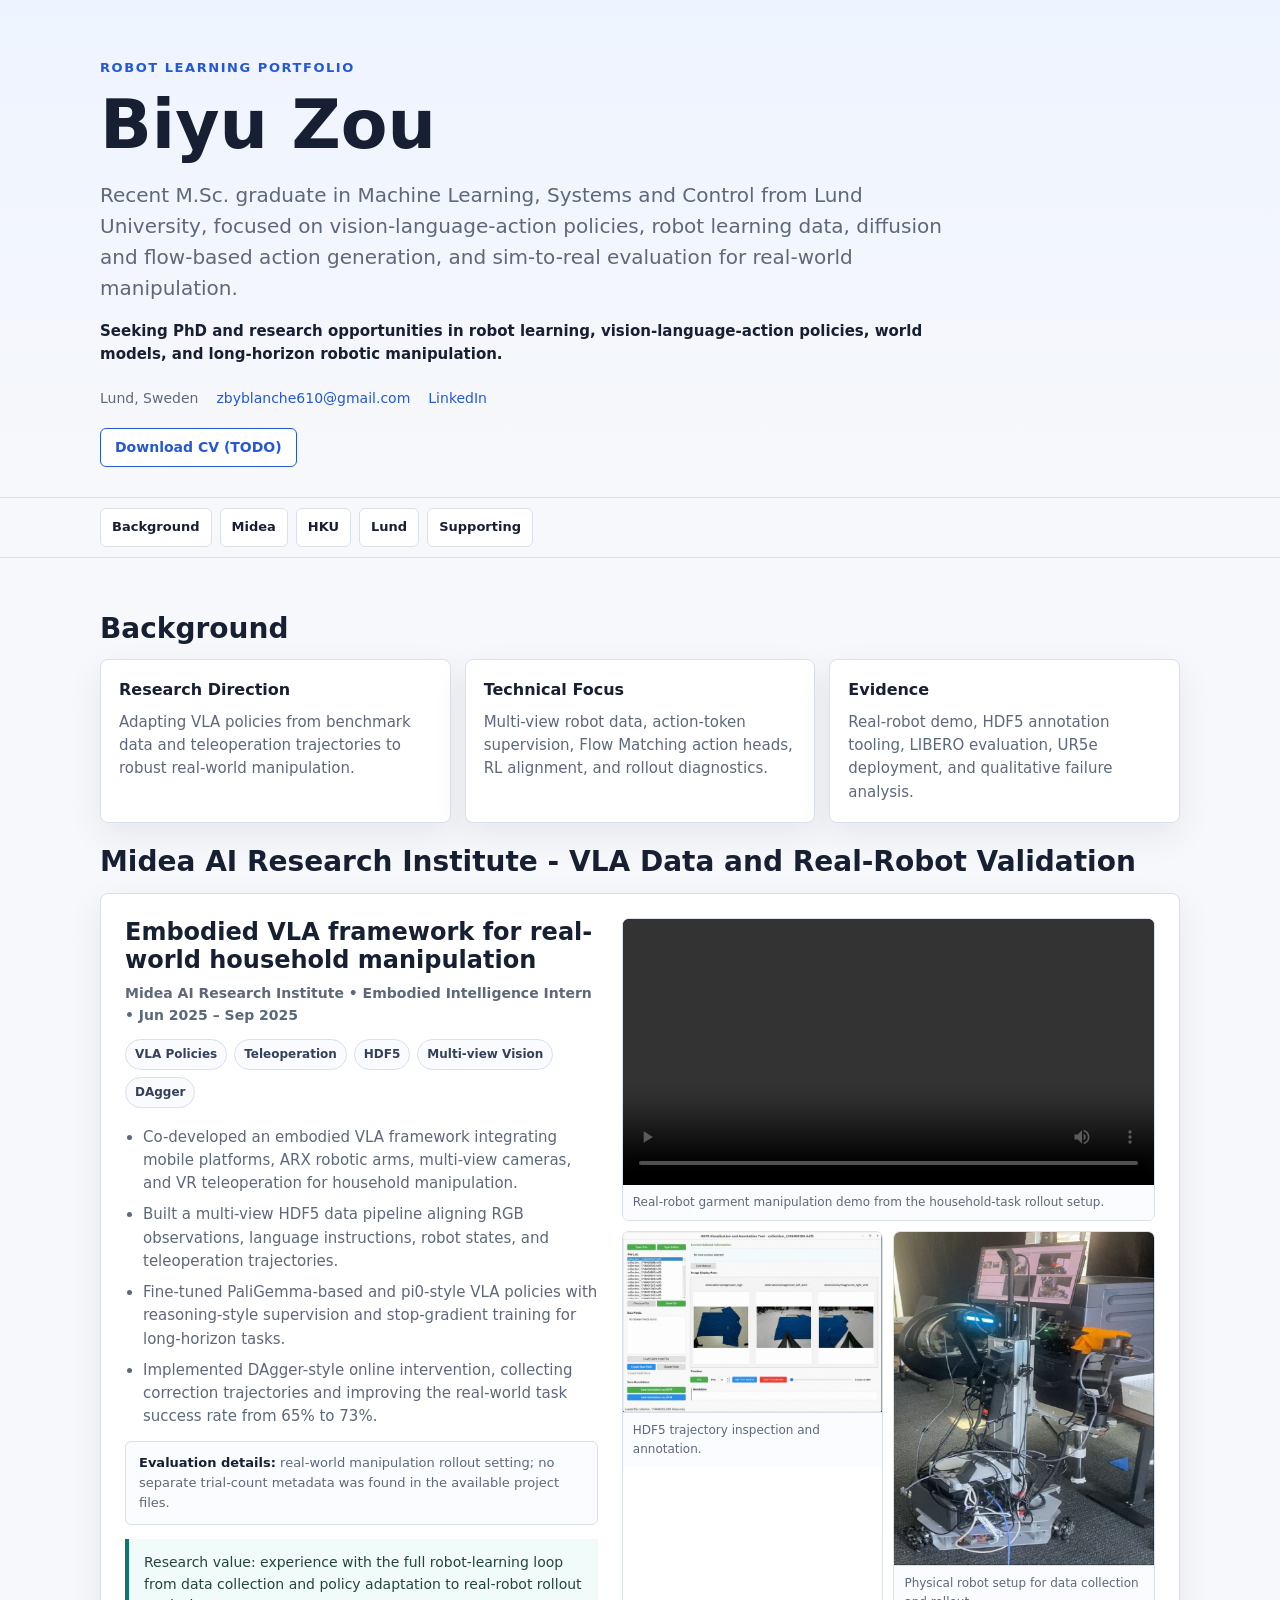
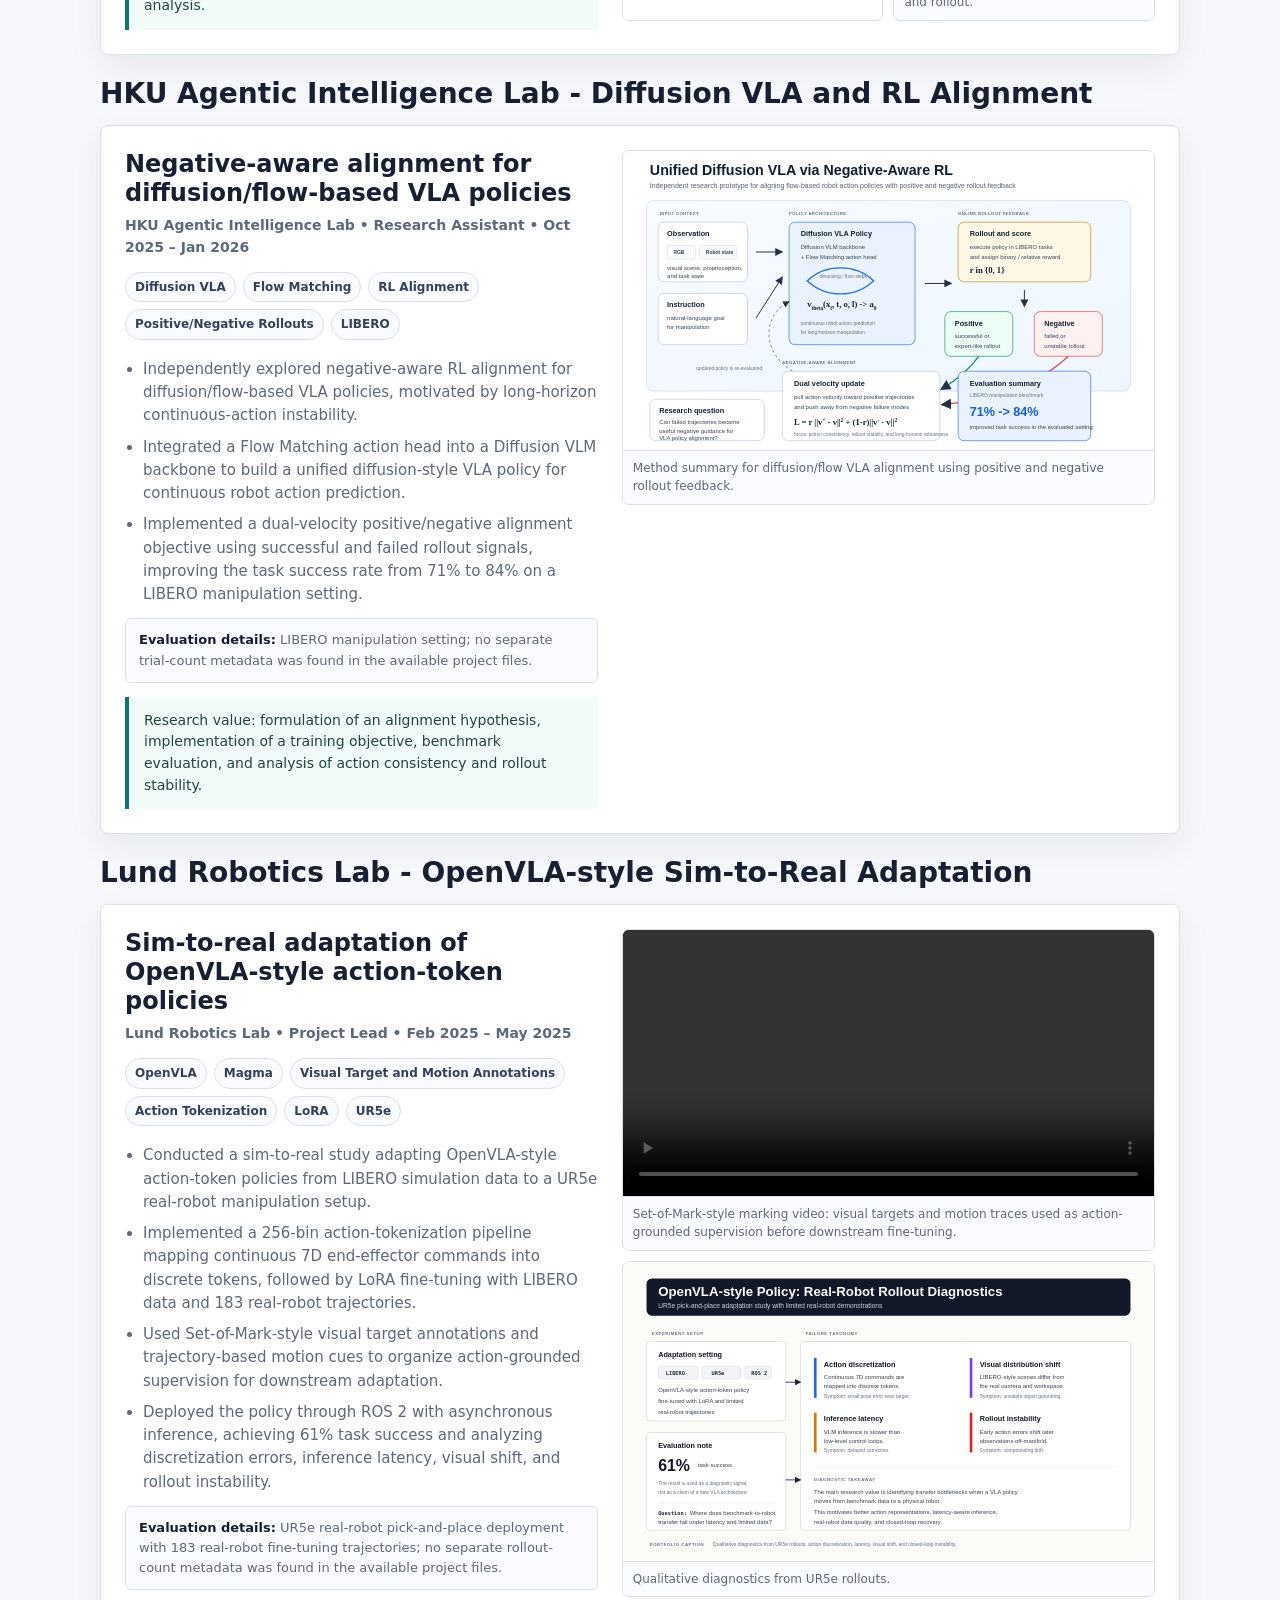
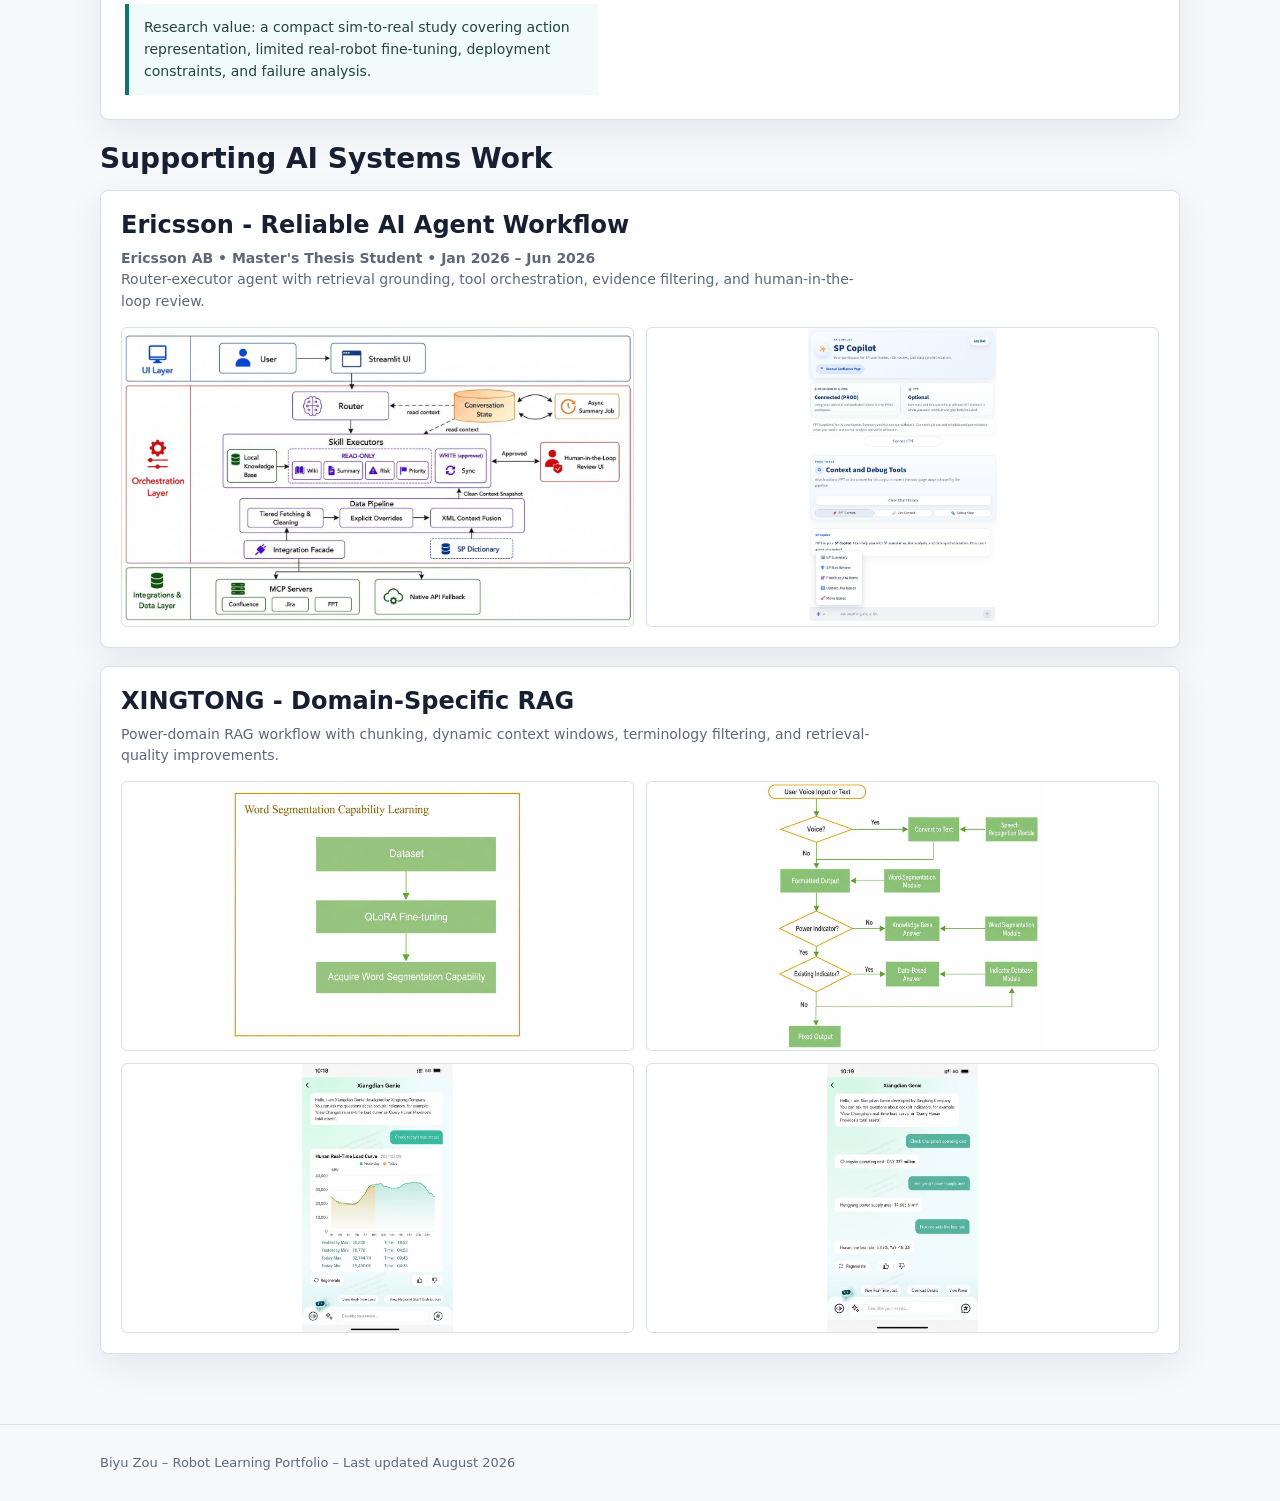
==== index.html @ ef56d958 "Initial robot learning portfolio" ====
<!DOCTYPE html>
<html lang="en">
<head>
  <meta charset="UTF-8">
  <meta name="viewport" content="width=device-width, initial-scale=1">
  <meta name="robots" content="noindex, nofollow, noarchive, nosnippet">
  <meta name="googlebot" content="noindex, nofollow, noarchive, nosnippet">
  <title>Biyu Zou | Robot Learning Portfolio</title>
  <style>
    :root {
      --bg: #f7f8fb;
      --paper: #fff;
      --ink: #172033;
      --muted: #5d687a;
      --line: #d9dfeb;
      --blue: #2458d4;
      --green: #0f766e;
      --shadow: 0 12px 34px rgba(18, 32, 59, .08);
    }

    * { box-sizing: border-box; }
    body {
      margin: 0;
      color: var(--ink);
      background: var(--bg);
      font-family: Inter, ui-sans-serif, system-ui, -apple-system, BlinkMacSystemFont, "Segoe UI", sans-serif;
      line-height: 1.55;
    }

    a { color: var(--blue); text-decoration: none; }
    a:hover { text-decoration: underline; }

    .wrap {
      width: min(1080px, calc(100% - 36px));
      margin: 0 auto;
    }

    header {
      padding: 58px 0 30px;
      background: linear-gradient(180deg, #eef4ff 0%, #f7f8fb 100%);
      border-bottom: 1px solid var(--line);
    }

    .eyebrow {
      margin: 0 0 12px;
      color: var(--blue);
      font-size: 13px;
      font-weight: 800;
      letter-spacing: .12em;
      text-transform: uppercase;
    }

    h1 {
      margin: 0;
      font-size: clamp(40px, 6vw, 68px);
      line-height: 1.02;
      letter-spacing: 0;
    }

    .lead {
      max-width: 850px;
      margin: 20px 0 0;
      color: var(--muted);
      font-size: 20px;
    }

    .contact {
      display: flex;
      flex-wrap: wrap;
      gap: 10px 18px;
      margin-top: 22px;
      color: var(--muted);
      font-size: 14px;
    }

    .header-actions {
      display: flex;
      flex-wrap: wrap;
      gap: 12px;
      margin-top: 18px;
      align-items: center;
    }

    .cv-button {
      display: inline-flex;
      align-items: center;
      justify-content: center;
      min-height: 38px;
      padding: 8px 14px;
      border: 1px solid var(--blue);
      border-radius: 6px;
      color: #fff;
      background: var(--blue);
      font-size: 14px;
      font-weight: 800;
    }

    .cv-button:hover { text-decoration: none; }
    .cv-button.is-disabled {
      color: var(--blue);
      background: #fff;
      cursor: not-allowed;
    }

    .seeking {
      max-width: 850px;
      margin: 16px 0 0;
      color: var(--ink);
      font-size: 15px;
      font-weight: 700;
    }

    nav {
      position: sticky;
      top: 0;
      z-index: 10;
      background: rgba(247, 248, 251, .94);
      backdrop-filter: blur(14px);
      border-bottom: 1px solid var(--line);
    }

    nav .wrap {
      display: flex;
      gap: 8px;
      overflow-x: auto;
      padding: 10px 0;
    }

    nav a {
      flex: 0 0 auto;
      padding: 8px 11px;
      border: 1px solid var(--line);
      border-radius: 6px;
      background: #fff;
      color: var(--ink);
      font-size: 13px;
      font-weight: 700;
    }

    main { padding: 32px 0 70px; }
    section { scroll-margin-top: 70px; margin-top: 22px; }
    h2 { margin: 0 0 14px; font-size: 28px; line-height: 1.2; }
    h3 { margin: 0 0 8px; font-size: 24px; line-height: 1.2; }

    .profile {
      display: grid;
      grid-template-columns: repeat(3, minmax(0, 1fr));
      gap: 14px;
    }

    .card,
    .project,
    .support-card {
      border: 1px solid var(--line);
      border-radius: 8px;
      background: var(--paper);
      box-shadow: var(--shadow);
    }

    .card { padding: 18px; }
    .card strong { display: block; margin-bottom: 8px; font-size: 16px; }
    .card p { margin: 0; color: var(--muted); font-size: 15px; }

    .project {
      display: grid;
      grid-template-columns: minmax(0, .94fr) minmax(0, 1.06fr);
      gap: 24px;
      padding: 24px;
    }

    .project + .project { margin-top: 18px; }

    .role {
      margin: 0 0 13px;
      color: var(--muted);
      font-size: 14px;
      font-weight: 700;
    }

    .chips {
      display: flex;
      flex-wrap: wrap;
      gap: 7px;
      margin: 12px 0 18px;
    }

    .chip {
      padding: 5px 9px;
      border: 1px solid var(--line);
      border-radius: 999px;
      color: #34415a;
      background: #f9fbff;
      font-size: 12px;
      font-weight: 700;
    }

    ul {
      margin: 0;
      padding-left: 18px;
      color: var(--muted);
      font-size: 15px;
    }

    li + li { margin-top: 8px; }

    .media {
      display: grid;
      gap: 10px;
      align-content: start;
    }

    .media.two {
      grid-template-columns: 1fr 1fr;
    }

    figure {
      margin: 0;
      border: 1px solid var(--line);
      border-radius: 7px;
      overflow: hidden;
      background: #fff;
    }

    img,
    video {
      display: block;
      width: 100%;
      max-height: 380px;
      object-fit: contain;
      background: #fff;
    }

    video { background: #101827; }

    figcaption {
      padding: 8px 10px;
      border-top: 1px solid var(--line);
      color: var(--muted);
      font-size: 12px;
      background: #fbfcff;
    }

    .note {
      margin-top: 14px;
      padding: 13px 15px;
      border-left: 4px solid var(--green);
      background: #f1fbf9;
      color: #244440;
      font-size: 14px;
    }

    .evaluation {
      margin-top: 12px;
      padding: 11px 13px;
      border: 1px solid var(--line);
      border-radius: 6px;
      background: #fbfcff;
      color: var(--muted);
      font-size: 13px;
    }

    .evaluation strong { color: var(--ink); }

    .support {
      display: grid;
      grid-template-columns: 1fr;
      gap: 18px;
    }

    .support-card {
      display: grid;
      grid-template-columns: 1fr;
      gap: 14px;
      padding: 20px;
      align-items: start;
    }

    .support-card p {
      margin: 0;
      color: var(--muted);
      font-size: 14px;
      max-width: 760px;
    }

    .support-gallery {
      display: grid;
      grid-template-columns: repeat(2, minmax(0, 1fr));
      gap: 12px;
    }

    .support-gallery img,
    .support-card img {
      width: 100%;
      height: 300px;
      object-fit: contain;
      border: 1px solid var(--line);
      border-radius: 6px;
      background: #fff;
    }

    .support-card:last-child .support-gallery img {
      height: 270px;
    }

    footer {
      padding: 28px 0;
      border-top: 1px solid var(--line);
      color: var(--muted);
      font-size: 13px;
    }

    @media (max-width: 900px) {
      header { padding-top: 44px; }
      .profile,
      .project,
      .support,
      .support-card,
      .support-gallery,
      .media.two {
        grid-template-columns: 1fr;
      }
      .support-gallery img,
      .support-card img,
      .support-card:last-child .support-gallery img {
        height: auto;
        max-height: none;
      }
    }
  </style>
</head>
<body>
  <header>
    <div class="wrap">
      <p class="eyebrow">Robot Learning Portfolio</p>
      <h1>Biyu Zou</h1>
      <p class="lead">
        Recent M.Sc. graduate in Machine Learning, Systems and Control from Lund University, focused on
        vision-language-action policies, robot learning data, diffusion and flow-based action generation,
        and sim-to-real evaluation for real-world manipulation.
      </p>
      <p class="seeking">Seeking PhD and research opportunities in robot learning, vision-language-action policies, world models, and long-horizon robotic manipulation.</p>
      <div class="contact">
        <span>Lund, Sweden</span>
        <span><a href="mailto:zbyblanche610@gmail.com">zbyblanche610@gmail.com</a></span>
        <span><a href="https://www.linkedin.com/in/biyu-zou-9b44a2331/">LinkedIn</a></span>
      </div>
      <div class="header-actions">
        <a class="cv-button is-disabled" href="#" aria-disabled="true" title="TODO: add latest CV PDF">Download CV (TODO)</a>
      </div>
    </div>
  </header>

  <nav aria-label="Portfolio navigation">
    <div class="wrap">
      <a href="#background">Background</a>
      <a href="#midea">Midea</a>
      <a href="#hku">HKU</a>
      <a href="#lund">Lund</a>
      <a href="#supporting">Supporting</a>
    </div>
  </nav>

  <main class="wrap">
    <section id="background">
      <h2>Background</h2>
      <div class="profile">
        <div class="card">
          <strong>Research Direction</strong>
          <p>Adapting VLA policies from benchmark data and teleoperation trajectories to robust real-world manipulation.</p>
        </div>
        <div class="card">
          <strong>Technical Focus</strong>
          <p>Multi-view robot data, action-token supervision, Flow Matching action heads, RL alignment, and rollout diagnostics.</p>
        </div>
        <div class="card">
          <strong>Evidence</strong>
          <p>Real-robot demo, HDF5 annotation tooling, LIBERO evaluation, UR5e deployment, and qualitative failure analysis.</p>
        </div>
      </div>
    </section>

    <section id="midea">
      <h2>Midea AI Research Institute - VLA Data and Real-Robot Validation</h2>
      <article class="project">
        <div>
          <h3>Embodied VLA framework for real-world household manipulation</h3>
          <p class="role">Midea AI Research Institute • Embodied Intelligence Intern • Jun 2025 – Sep 2025</p>
          <div class="chips">
            <span class="chip">VLA Policies</span>
            <span class="chip">Teleoperation</span>
            <span class="chip">HDF5</span>
            <span class="chip">Multi-view Vision</span>
            <span class="chip">DAgger</span>
          </div>
          <ul>
            <li>Co-developed an embodied VLA framework integrating mobile platforms, ARX robotic arms, multi-view cameras, and VR teleoperation for household manipulation.</li>
            <li>Built a multi-view HDF5 data pipeline aligning RGB observations, language instructions, robot states, and teleoperation trajectories.</li>
            <li>Fine-tuned PaliGemma-based and pi0-style VLA policies with reasoning-style supervision and stop-gradient training for long-horizon tasks.</li>
            <li>Implemented DAgger-style online intervention, collecting correction trajectories and improving the real-world task success rate from 65% to 73%.</li>
          </ul>
          <div class="evaluation">
            <strong>Evaluation details:</strong> real-world manipulation rollout setting; no separate trial-count metadata was found in the available project files.
          </div>
          <div class="note">
            Research value: experience with the full robot-learning loop from data collection and policy adaptation to real-robot rollout analysis.
          </div>
        </div>
        <div class="media">
          <figure>
            <video src="media/robotdemo.mp4" controls preload="metadata"></video>
            <figcaption>Real-robot garment manipulation demo from the household-task rollout setup.</figcaption>
          </figure>
          <div class="media two">
            <figure>
              <img src="media/annotation.png" alt="HDF5 annotation tool">
              <figcaption>HDF5 trajectory inspection and annotation.</figcaption>
            </figure>
            <figure>
              <img src="media/robot.png" alt="Robot learning setup">
              <figcaption>Physical robot setup for data collection and rollout.</figcaption>
            </figure>
          </div>
        </div>
      </article>
    </section>

    <section id="hku">
      <h2>HKU Agentic Intelligence Lab - Diffusion VLA and RL Alignment</h2>
      <article class="project">
        <div>
          <h3>Negative-aware alignment for diffusion/flow-based VLA policies</h3>
          <p class="role">HKU Agentic Intelligence Lab • Research Assistant • Oct 2025 – Jan 2026</p>
          <div class="chips">
            <span class="chip">Diffusion VLA</span>
            <span class="chip">Flow Matching</span>
            <span class="chip">RL Alignment</span>
            <span class="chip">Positive/Negative Rollouts</span>
            <span class="chip">LIBERO</span>
          </div>
          <ul>
            <li>Independently explored negative-aware RL alignment for diffusion/flow-based VLA policies, motivated by long-horizon continuous-action instability.</li>
            <li>Integrated a Flow Matching action head into a Diffusion VLM backbone to build a unified diffusion-style VLA policy for continuous robot action prediction.</li>
            <li>Implemented a dual-velocity positive/negative alignment objective using successful and failed rollout signals, improving the task success rate from 71% to 84% on a LIBERO manipulation setting.</li>
          </ul>
          <div class="evaluation">
            <strong>Evaluation details:</strong> LIBERO manipulation setting; no separate trial-count metadata was found in the available project files.
          </div>
          <div class="note">
            Research value: formulation of an alignment hypothesis, implementation of a training objective, benchmark evaluation, and analysis of action consistency and rollout stability.
          </div>
        </div>
        <div class="media">
          <figure>
            <img src="media/discrete-diffusion-naft-workflow.svg" alt="Unified Diffusion VLA via Negative-Aware RL">
            <figcaption>Method summary for diffusion/flow VLA alignment using positive and negative rollout feedback.</figcaption>
          </figure>
        </div>
      </article>
    </section>

    <section id="lund">
      <h2>Lund Robotics Lab - OpenVLA-style Sim-to-Real Adaptation</h2>
      <article class="project">
        <div>
          <h3>Sim-to-real adaptation of OpenVLA-style action-token policies</h3>
          <p class="role">Lund Robotics Lab • Project Lead • Feb 2025 – May 2025</p>
          <div class="chips">
            <span class="chip">OpenVLA</span>
            <span class="chip">Magma</span>
            <span class="chip">Visual Target and Motion Annotations</span>
            <span class="chip">Action Tokenization</span>
            <span class="chip">LoRA</span>
            <span class="chip">UR5e</span>
          </div>
          <ul>
            <li>Conducted a sim-to-real study adapting OpenVLA-style action-token policies from LIBERO simulation data to a UR5e real-robot manipulation setup.</li>
            <li>Implemented a 256-bin action-tokenization pipeline mapping continuous 7D end-effector commands into discrete tokens, followed by LoRA fine-tuning with LIBERO data and 183 real-robot trajectories.</li>
            <li>Used Set-of-Mark-style visual target annotations and trajectory-based motion cues to organize action-grounded supervision for downstream adaptation.</li>
            <li>Deployed the policy through ROS 2 with asynchronous inference, achieving 61% task success and analyzing discretization errors, inference latency, visual shift, and rollout instability.</li>
          </ul>
          <div class="evaluation">
            <strong>Evaluation details:</strong> UR5e real-robot pick-and-place deployment with 183 real-robot fine-tuning trajectories; no separate rollout-count metadata was found in the available project files.
          </div>
          <div class="note">
            Research value: a compact sim-to-real study covering action representation, limited real-robot fine-tuning, deployment constraints, and failure analysis.
          </div>
        </div>
        <div class="media">
          <figure>
            <video src="media/Som.mp4" controls preload="metadata"></video>
            <figcaption>Set-of-Mark-style marking video: visual targets and motion traces used as action-grounded supervision before downstream fine-tuning.</figcaption>
          </figure>
          <figure>
            <img src="media/openvla-failure-analysis.svg" alt="OpenVLA failure analysis">
            <figcaption>Qualitative diagnostics from UR5e rollouts.</figcaption>
          </figure>
        </div>
      </article>
    </section>

    <section id="supporting">
      <h2>Supporting AI Systems Work</h2>
      <div class="support">
        <div class="support-card">
          <div>
            <h3>Ericsson - Reliable AI Agent Workflow</h3>
            <p class="role">Ericsson AB • Master's Thesis Student • Jan 2026 – Jun 2026</p>
            <p>Router-executor agent with retrieval grounding, tool orchestration, evidence filtering, and human-in-the-loop review.</p>
          </div>
          <div class="support-gallery">
            <img src="media/sparchi.png" alt="Ericsson agent architecture">
            <img src="media/User_Interface.png" alt="Ericsson agent user interface">
          </div>
        </div>
        <div class="support-card">
          <div>
            <h3>XINGTONG - Domain-Specific RAG</h3>
            <p>Power-domain RAG workflow with chunking, dynamic context windows, terminology filtering, and retrieval-quality improvements.</p>
          </div>
          <div class="support-gallery">
            <img src="media/rag1.png" alt="RAG architecture">
            <img src="media/rag2.png" alt="RAG demo question">
            <img src="media/rag3.png" alt="RAG demo retrieval">
            <img src="media/rag4.png" alt="RAG demo answer">
          </div>
        </div>
      </div>
    </section>
  </main>

  <footer>
    <div class="wrap">
      Biyu Zou – Robot Learning Portfolio – Last updated August 2026
    </div>
  </footer>
</body>
</html>
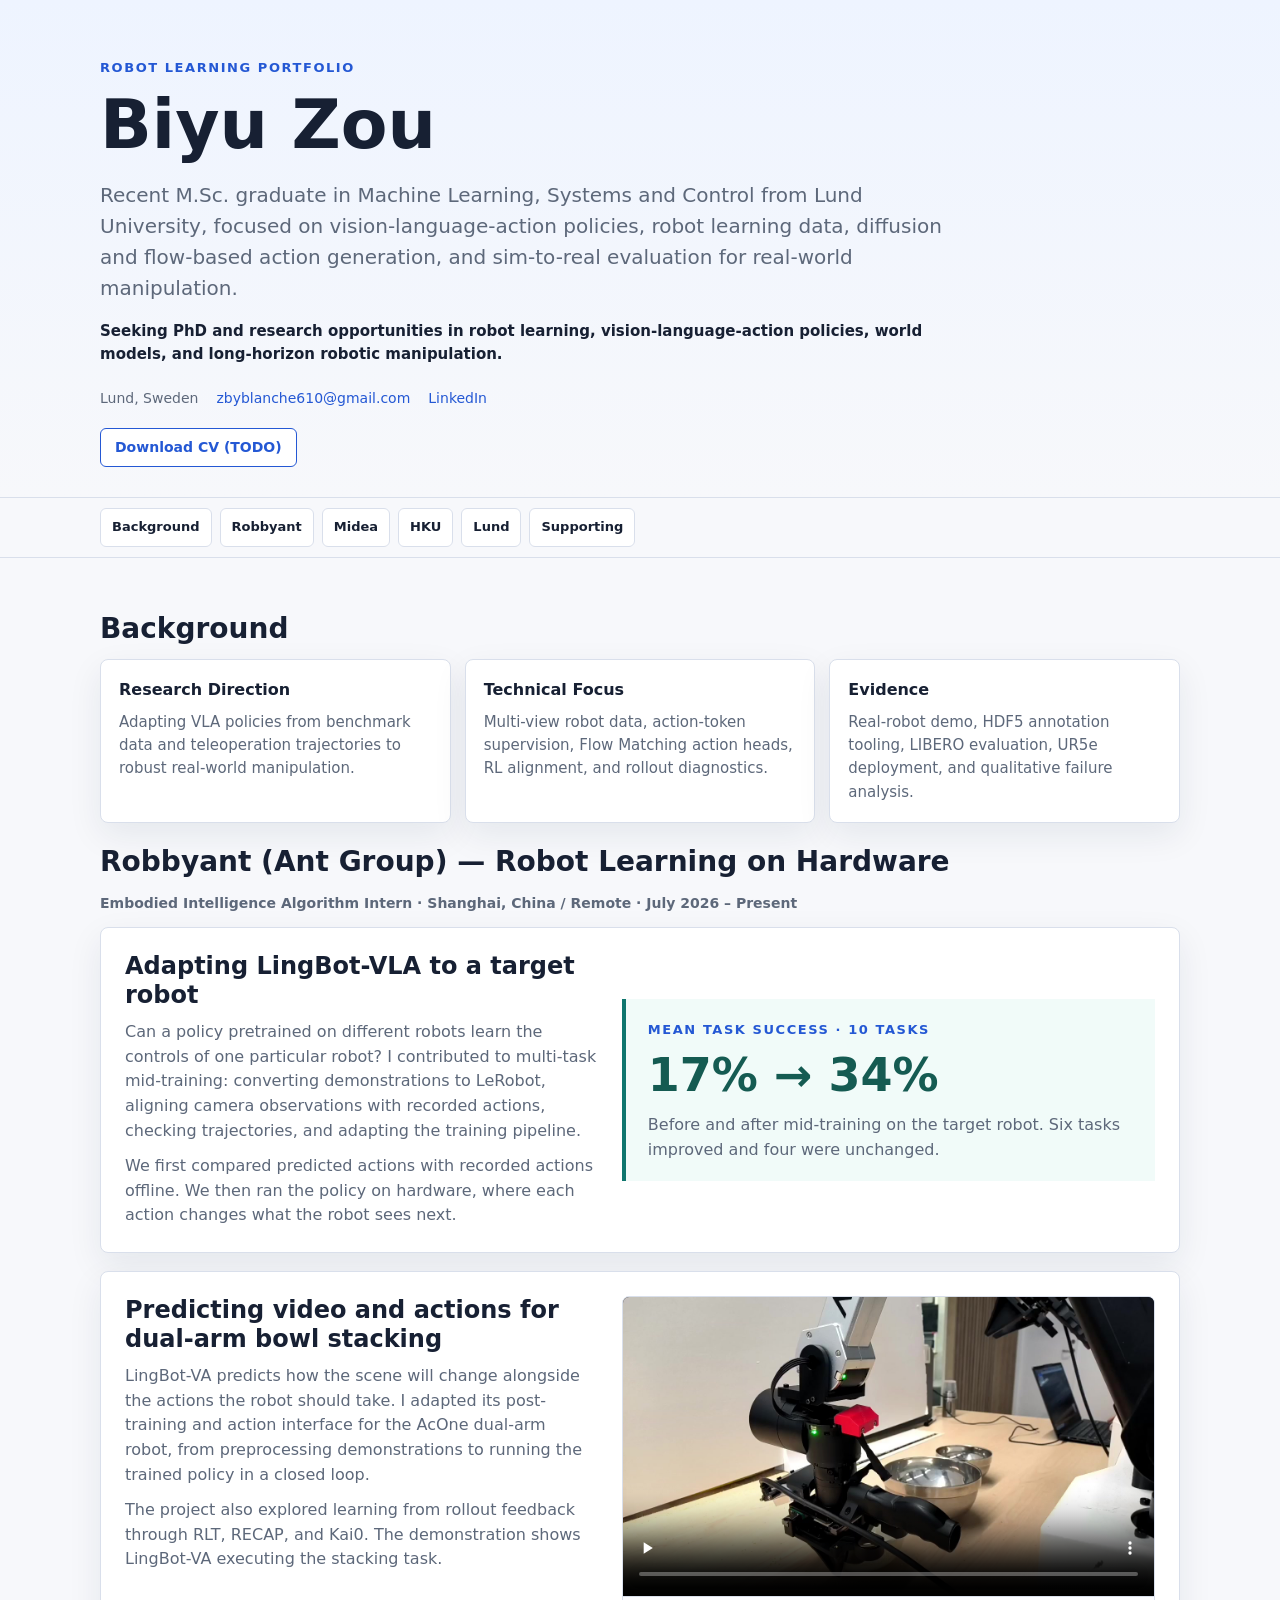
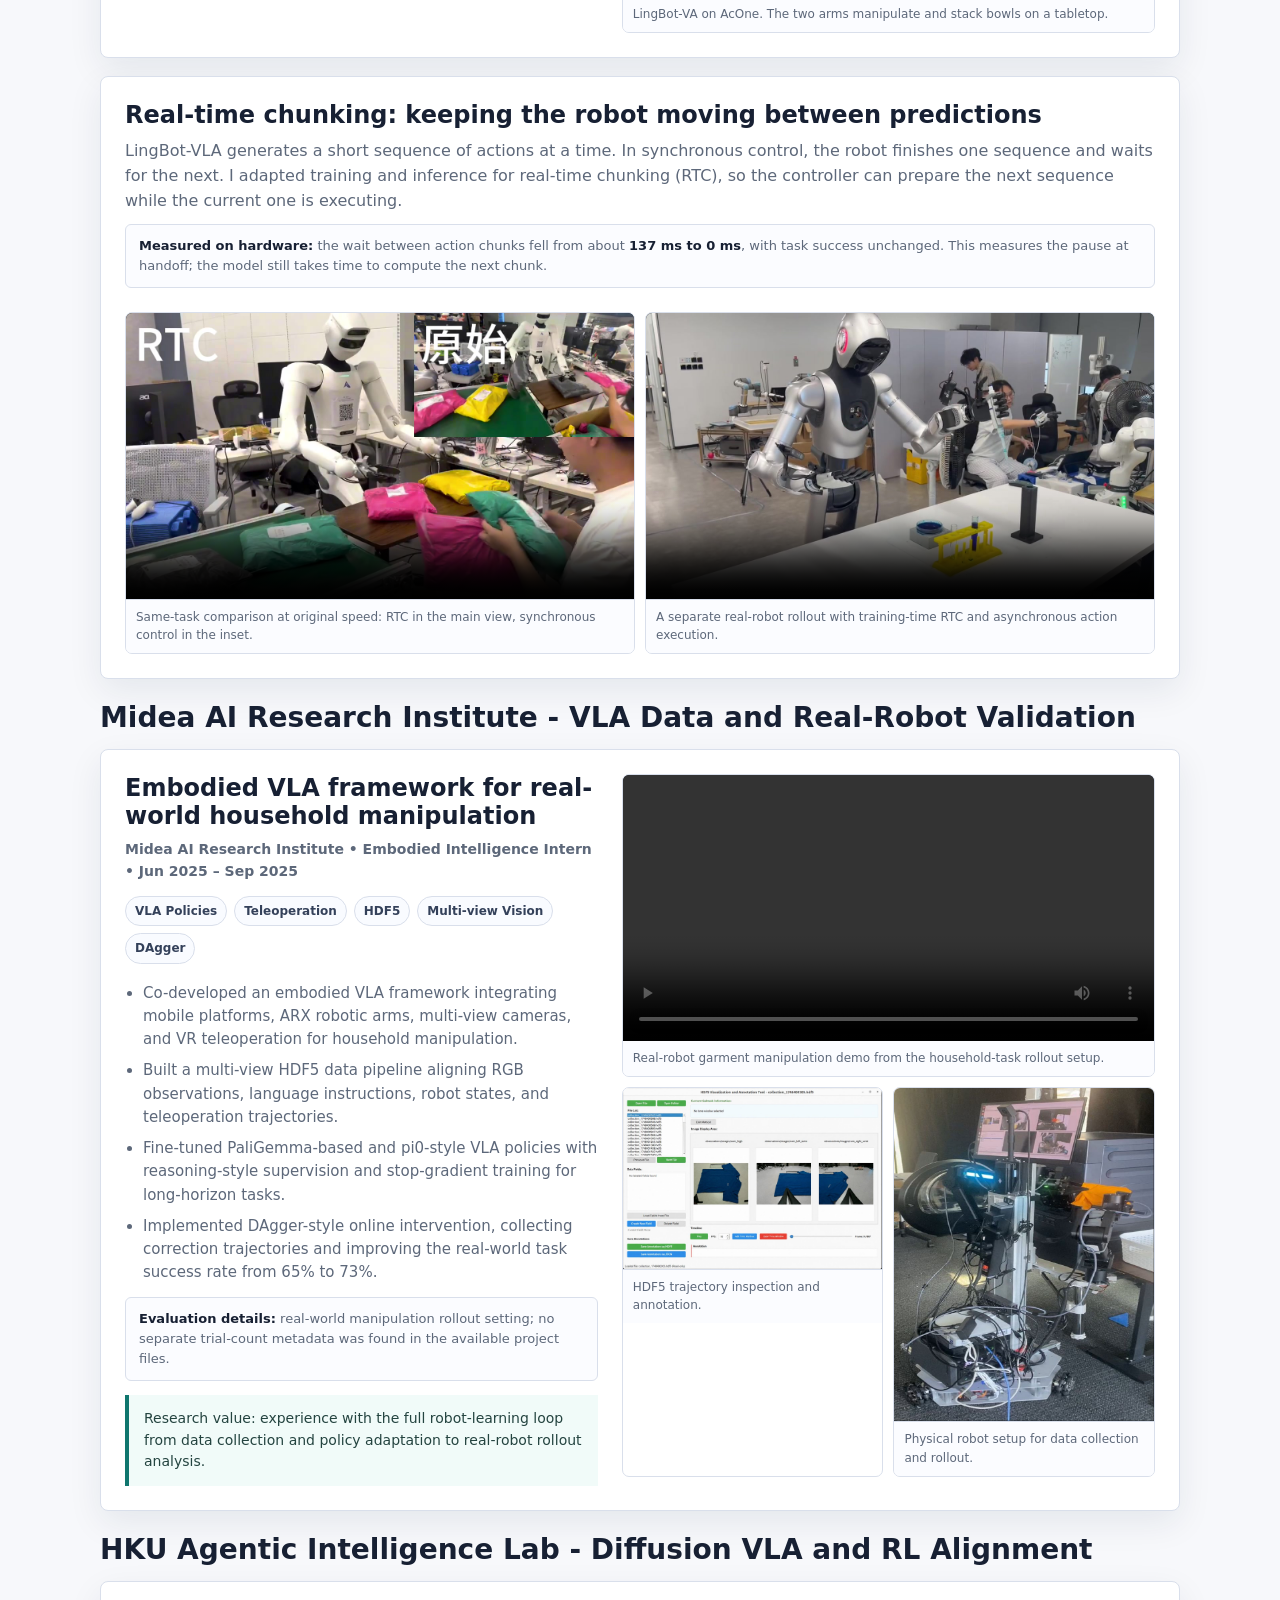
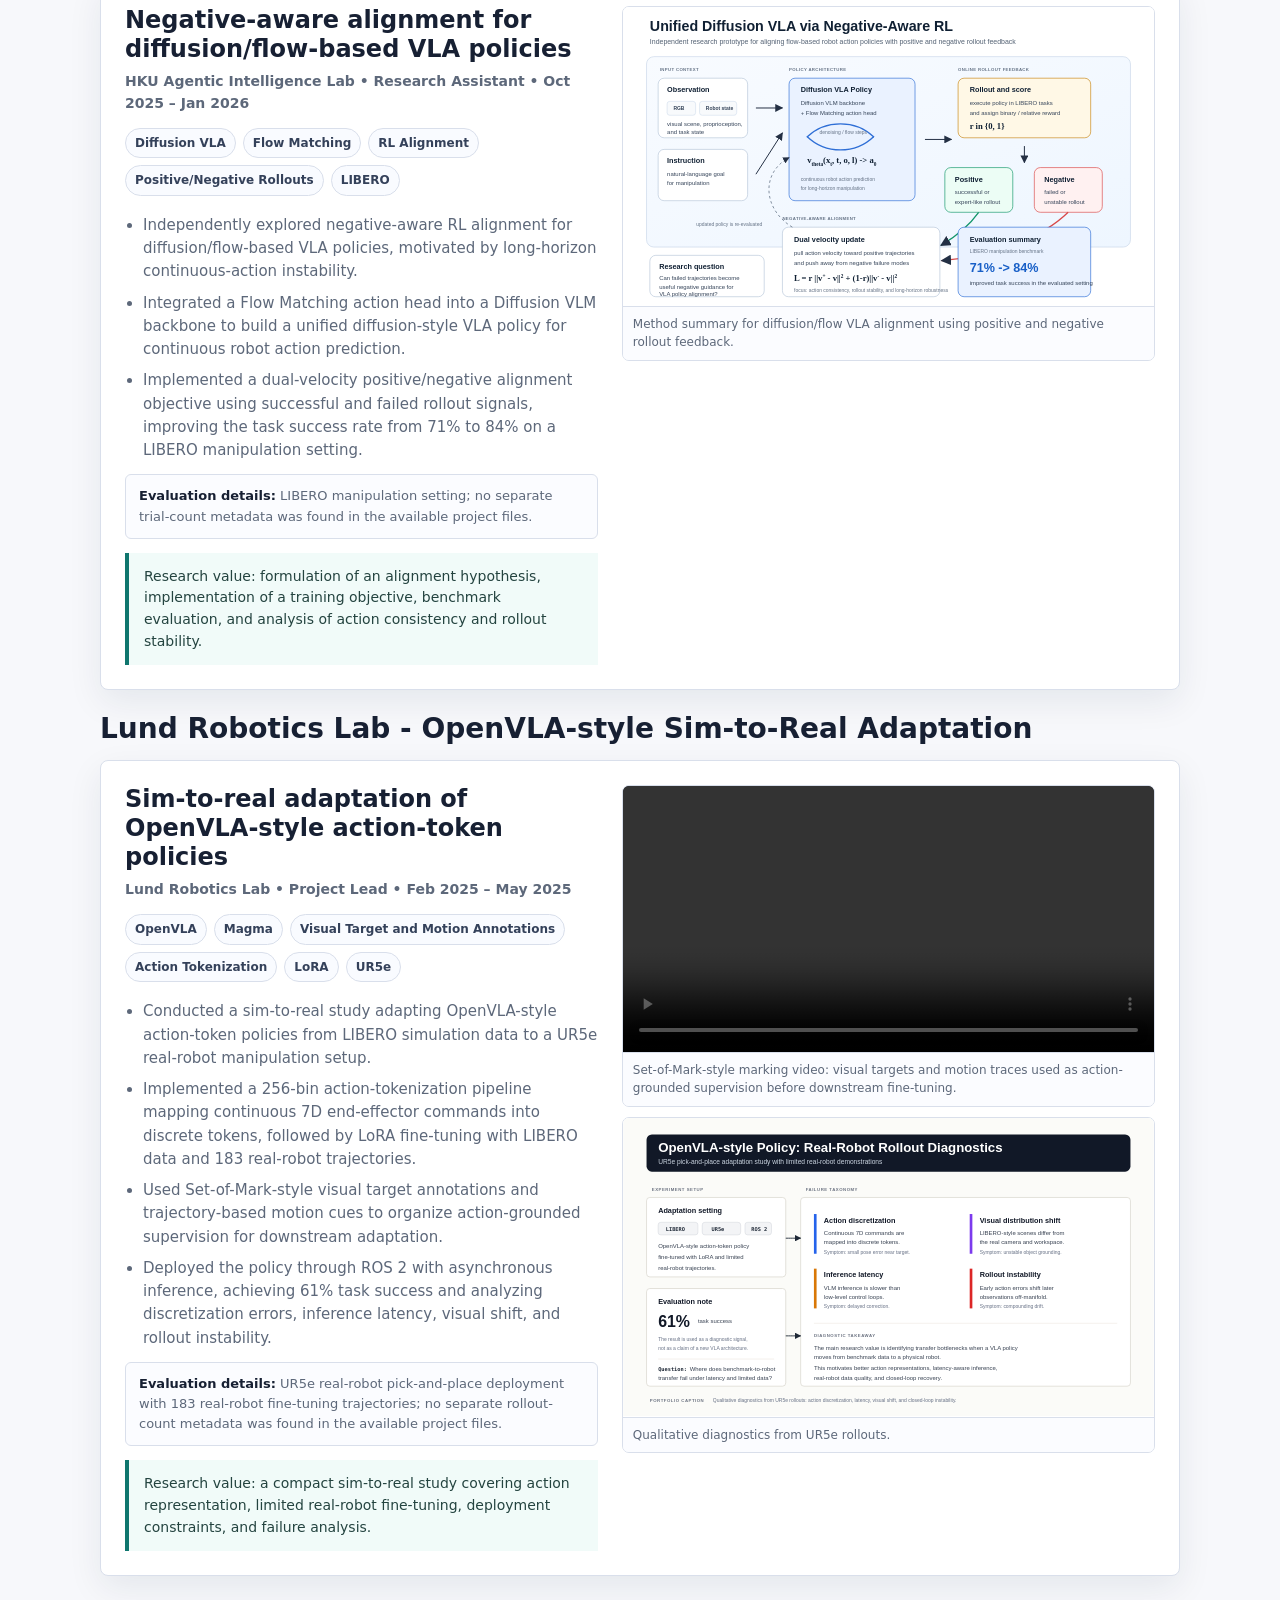
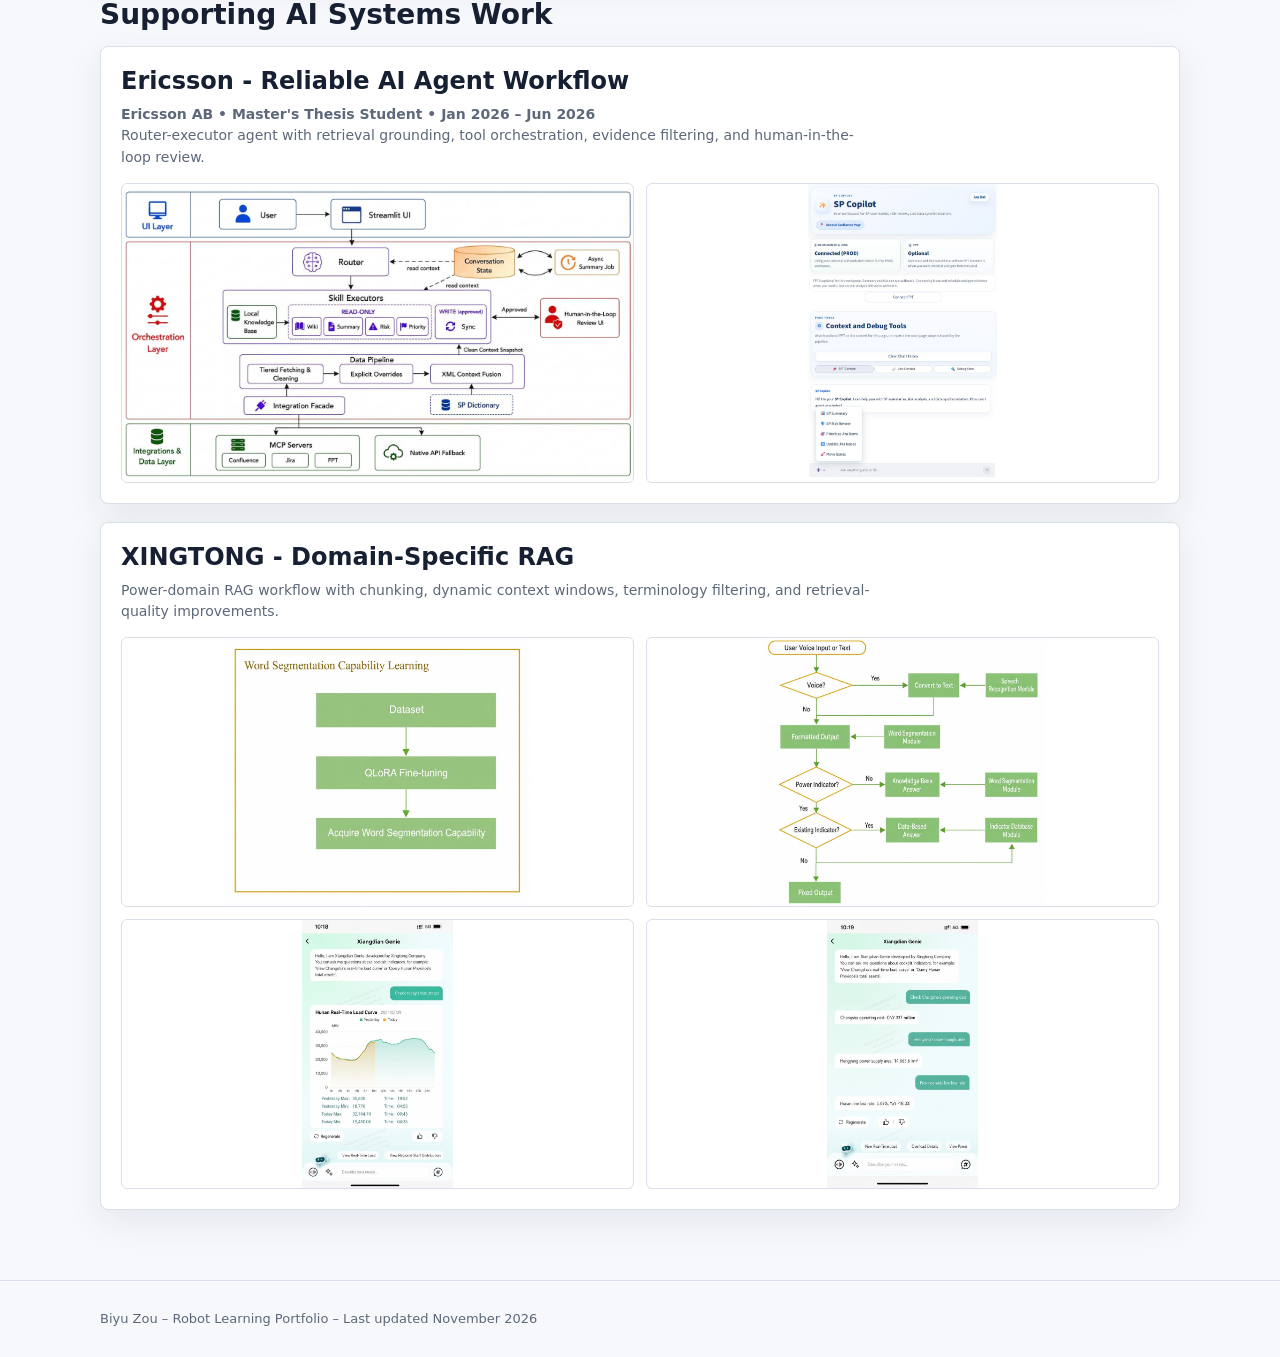
==== commit b4cec304: "Add Robbyant robot learning experiments and hardware demos" ====
--- a/index.html
+++ b/index.html
@@ -308,6 +308,13 @@
       color: var(--muted);
       font-size: 13px;
     }
+
+    #robbyant .project { align-items: start; }
+    #robbyant .project p { color: var(--muted); margin: 10px 0 0; }
+    #robbyant .robbyant-result { align-self: center; padding: 18px 22px; border-left: 4px solid var(--green); background: #f1fbf9; }
+    .robbyant-result strong { display: block; color: #155b52; font-size: clamp(32px, 5vw, 46px); line-height: 1.2; margin: 6px 0; }
+    #robbyant .robbyant-rtc { grid-template-columns: minmax(0, 1fr); }
+    #robbyant video { aspect-ratio: 16 / 9; }
 
     @media (max-width: 900px) {
       header { padding-top: 44px; }
@@ -353,6 +360,7 @@
   <nav aria-label="Portfolio navigation">
     <div class="wrap">
       <a href="#background">Background</a>
+      <a href="#robbyant">Robbyant</a>
       <a href="#midea">Midea</a>
       <a href="#hku">HKU</a>
       <a href="#lund">Lund</a>
@@ -377,6 +385,65 @@
           <p>Real-robot demo, HDF5 annotation tooling, LIBERO evaluation, UR5e deployment, and qualitative failure analysis.</p>
         </div>
       </div>
+    </section>
+
+    <section id="robbyant" aria-labelledby="robbyant-title">
+      <h2 id="robbyant-title">Robbyant (Ant Group) — Robot Learning on Hardware</h2>
+      <p class="role">Embodied Intelligence Algorithm Intern · Shanghai, China / Remote · July 2026 – Present</p>
+
+      <article class="project">
+        <div>
+          <h3>Adapting LingBot-VLA to a target robot</h3>
+          <p>Can a policy pretrained on different robots learn the controls of one particular robot? I contributed to multi-task mid-training: converting demonstrations to LeRobot, aligning camera observations with recorded actions, checking trajectories, and adapting the training pipeline.</p>
+          <p>We first compared predicted actions with recorded actions offline. We then ran the policy on hardware, where each action changes what the robot sees next.</p>
+        </div>
+        <div class="robbyant-result">
+          <span class="eyebrow">Mean task success · 10 tasks</span>
+          <strong>17% → 34%</strong>
+          <p>Before and after mid-training on the target robot. Six tasks improved and four were unchanged.</p>
+        </div>
+      </article>
+
+      <article class="project">
+        <div>
+          <h3>Predicting video and actions for dual-arm bowl stacking</h3>
+          <p>LingBot-VA predicts how the scene will change alongside the actions the robot should take. I adapted its post-training and action interface for the AcOne dual-arm robot, from preprocessing demonstrations to running the trained policy in a closed loop.</p>
+          <p>The project also explored learning from rollout feedback through RLT, RECAP, and Kai0. The demonstration shows LingBot-VA executing the stacking task.</p>
+        </div>
+        <div class="media">
+          <figure>
+            <video controls playsinline preload="none" poster="media/robbyant/lingbotva_acone_bowl_stacking.jpg" aria-label="AcOne dual-arm bowl stacking with LingBot-VA">
+              <source src="media/robbyant/lingbotva_acone_bowl_stacking.mp4" type="video/mp4">
+              <a href="media/robbyant/lingbotva_acone_bowl_stacking.mp4">Watch the bowl-stacking video</a>
+            </video>
+            <figcaption>LingBot-VA on AcOne. The two arms manipulate and stack bowls on a tabletop.</figcaption>
+          </figure>
+        </div>
+      </article>
+
+      <article class="project robbyant-rtc">
+        <div>
+          <h3>Real-time chunking: keeping the robot moving between predictions</h3>
+          <p>LingBot-VLA generates a short sequence of actions at a time. In synchronous control, the robot finishes one sequence and waits for the next. I adapted training and inference for real-time chunking (RTC), so the controller can prepare the next sequence while the current one is executing.</p>
+          <p class="evaluation"><strong>Measured on hardware:</strong> the wait between action chunks fell from about <strong>137 ms to 0 ms</strong>, with task success unchanged. This measures the pause at handoff; the model still takes time to compute the next chunk.</p>
+        </div>
+        <div class="media two">
+          <figure>
+            <video controls playsinline preload="none" poster="media/robbyant/rtc_sync_vs_original.jpg" aria-label="Real-time chunking and synchronous control compared on the same task">
+              <source src="media/robbyant/rtc_sync_vs_original.mp4" type="video/mp4">
+              <a href="media/robbyant/rtc_sync_vs_original.mp4">Watch the control comparison</a>
+            </video>
+            <figcaption>Same-task comparison at original speed: RTC in the main view, synchronous control in the inset.</figcaption>
+          </figure>
+          <figure>
+            <video controls playsinline preload="none" poster="media/robbyant/rtc_training_demo.jpg" aria-label="Robot executing a policy trained with real-time chunking">
+              <source src="media/robbyant/rtc_training_demo.mp4" type="video/mp4">
+              <a href="media/robbyant/rtc_training_demo.mp4">Watch the RTC rollout</a>
+            </video>
+            <figcaption>A separate real-robot rollout with training-time RTC and asynchronous action execution.</figcaption>
+          </figure>
+        </div>
+      </article>
     </section>
 
     <section id="midea">
@@ -530,7 +597,7 @@
 
   <footer>
     <div class="wrap">
-      Biyu Zou – Robot Learning Portfolio – Last updated August 2026
+      Biyu Zou – Robot Learning Portfolio – Last updated November 2026
     </div>
   </footer>
 </body>
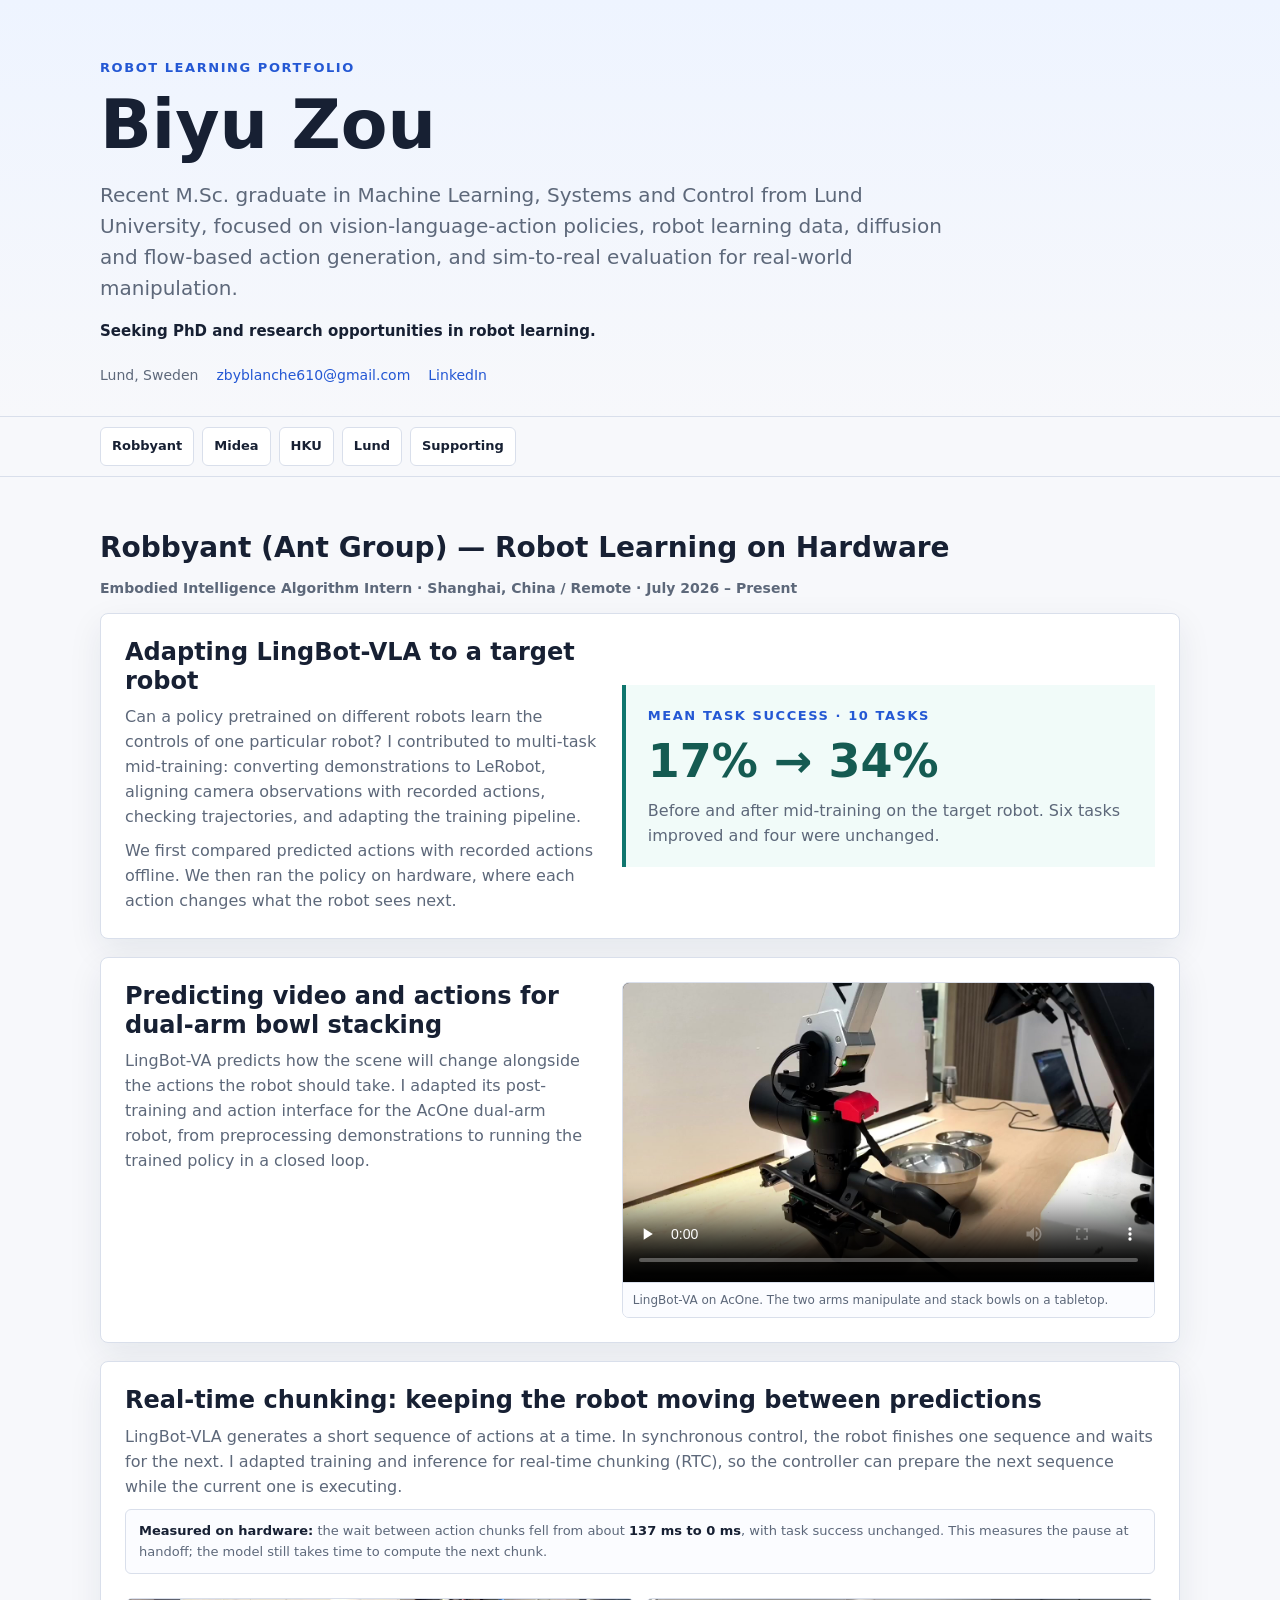
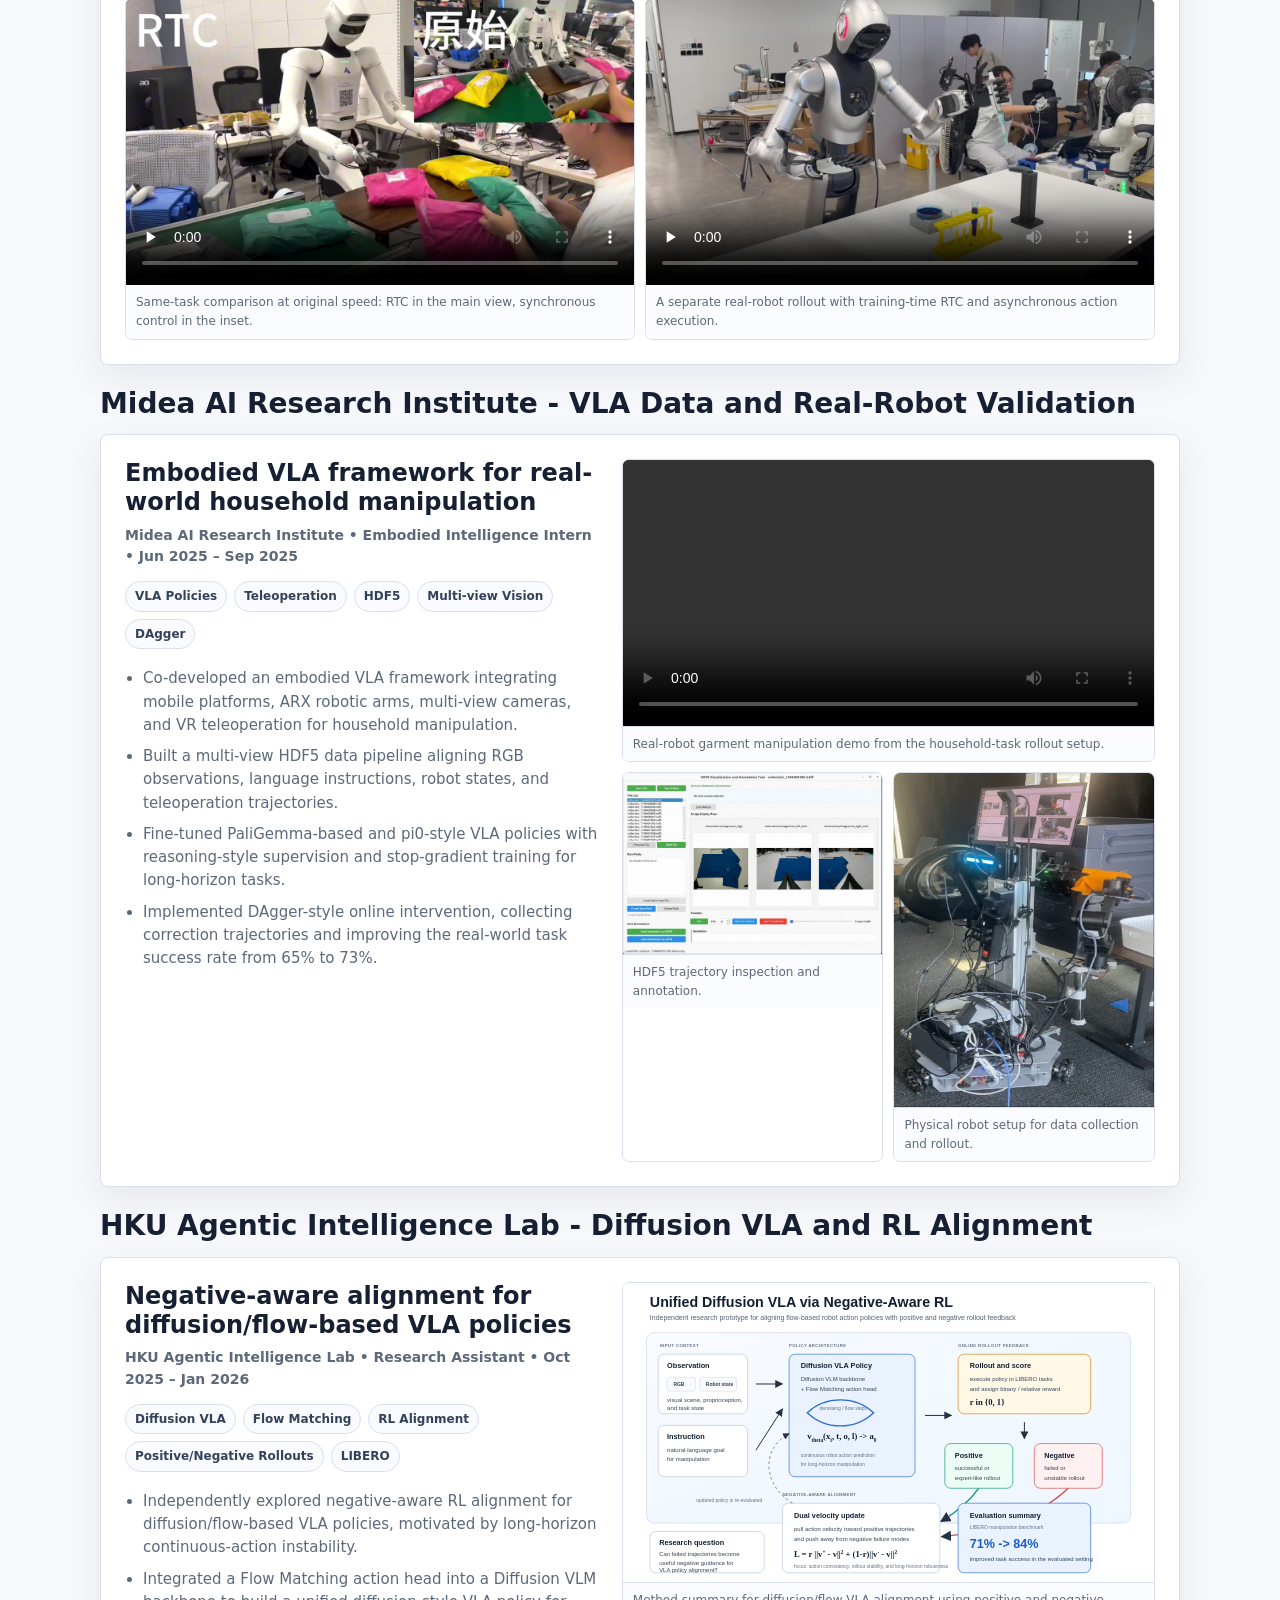
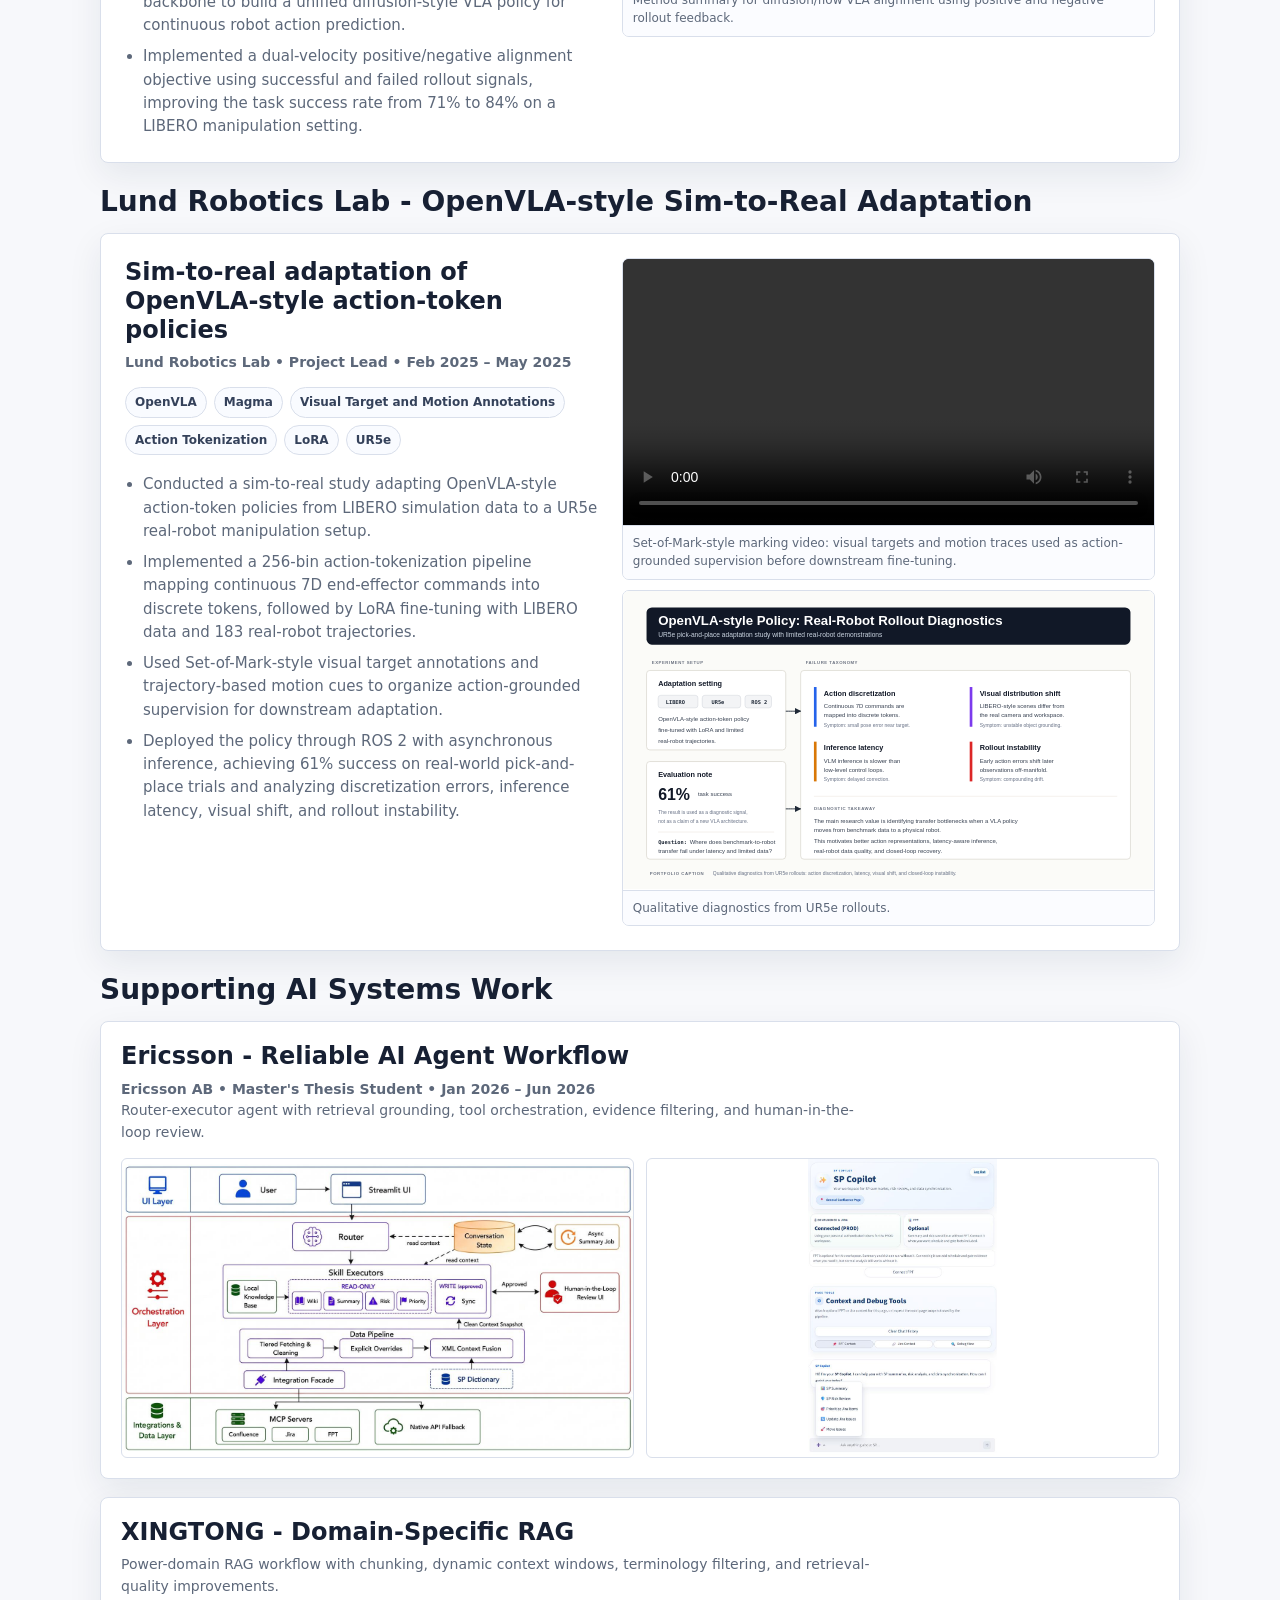
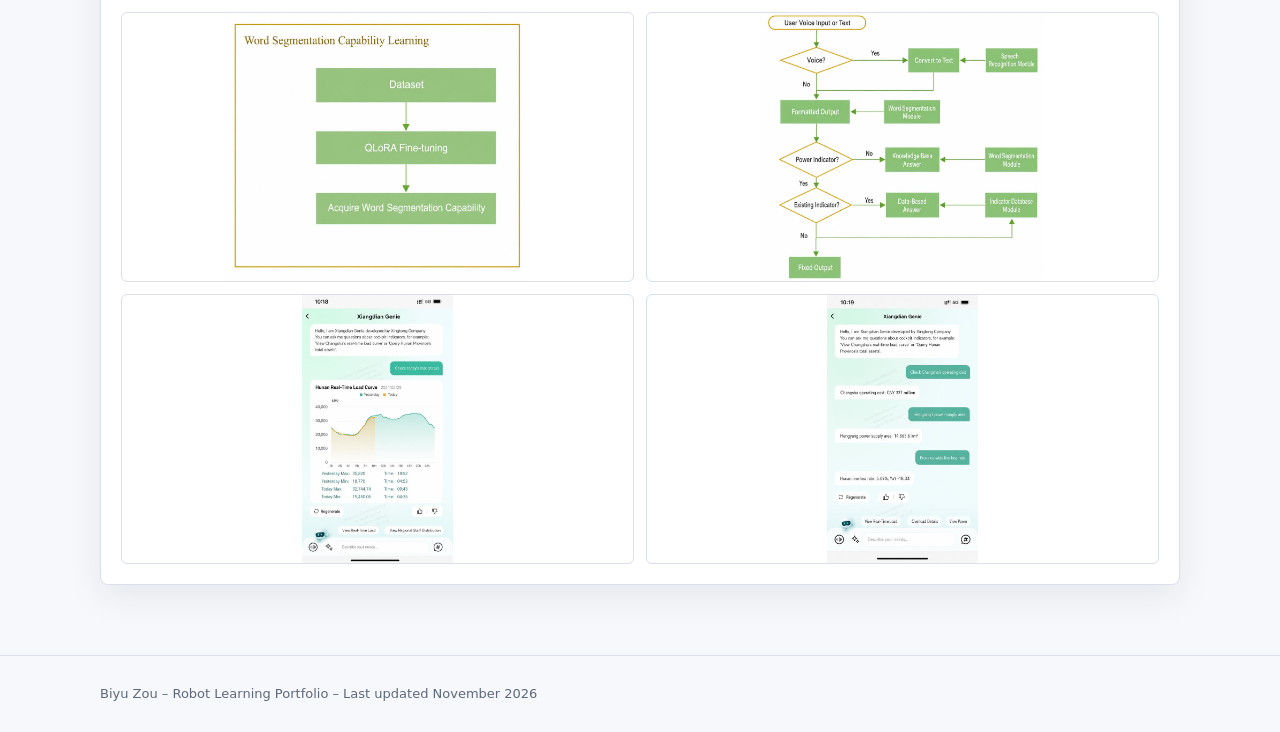
==== commit bce1d1ef: "Remove the inactive CV download and redundant portfolio copy" ====
--- a/index.html
+++ b/index.html
@@ -73,35 +73,6 @@
       font-size: 14px;
     }
 
-    .header-actions {
-      display: flex;
-      flex-wrap: wrap;
-      gap: 12px;
-      margin-top: 18px;
-      align-items: center;
-    }
-
-    .cv-button {
-      display: inline-flex;
-      align-items: center;
-      justify-content: center;
-      min-height: 38px;
-      padding: 8px 14px;
-      border: 1px solid var(--blue);
-      border-radius: 6px;
-      color: #fff;
-      background: var(--blue);
-      font-size: 14px;
-      font-weight: 800;
-    }
-
-    .cv-button:hover { text-decoration: none; }
-    .cv-button.is-disabled {
-      color: var(--blue);
-      background: #fff;
-      cursor: not-allowed;
-    }
-
     .seeking {
       max-width: 850px;
       margin: 16px 0 0;
@@ -142,13 +113,6 @@
     h2 { margin: 0 0 14px; font-size: 28px; line-height: 1.2; }
     h3 { margin: 0 0 8px; font-size: 24px; line-height: 1.2; }
 
-    .profile {
-      display: grid;
-      grid-template-columns: repeat(3, minmax(0, 1fr));
-      gap: 14px;
-    }
-
-    .card,
     .project,
     .support-card {
       border: 1px solid var(--line);
@@ -156,10 +120,6 @@
       background: var(--paper);
       box-shadow: var(--shadow);
     }
-
-    .card { padding: 18px; }
-    .card strong { display: block; margin-bottom: 8px; font-size: 16px; }
-    .card p { margin: 0; color: var(--muted); font-size: 15px; }
 
     .project {
       display: grid;
@@ -240,15 +200,6 @@
       background: #fbfcff;
     }
 
-    .note {
-      margin-top: 14px;
-      padding: 13px 15px;
-      border-left: 4px solid var(--green);
-      background: #f1fbf9;
-      color: #244440;
-      font-size: 14px;
-    }
-
     .evaluation {
       margin-top: 12px;
       padding: 11px 13px;
@@ -318,7 +269,6 @@
 
     @media (max-width: 900px) {
       header { padding-top: 44px; }
-      .profile,
       .project,
       .support,
       .support-card,
@@ -345,21 +295,17 @@
         vision-language-action policies, robot learning data, diffusion and flow-based action generation,
         and sim-to-real evaluation for real-world manipulation.
       </p>
-      <p class="seeking">Seeking PhD and research opportunities in robot learning, vision-language-action policies, world models, and long-horizon robotic manipulation.</p>
+      <p class="seeking">Seeking PhD and research opportunities in robot learning.</p>
       <div class="contact">
         <span>Lund, Sweden</span>
         <span><a href="mailto:zbyblanche610@gmail.com">zbyblanche610@gmail.com</a></span>
         <span><a href="https://www.linkedin.com/in/biyu-zou-9b44a2331/">LinkedIn</a></span>
       </div>
-      <div class="header-actions">
-        <a class="cv-button is-disabled" href="#" aria-disabled="true" title="TODO: add latest CV PDF">Download CV (TODO)</a>
-      </div>
     </div>
   </header>
 
   <nav aria-label="Portfolio navigation">
     <div class="wrap">
-      <a href="#background">Background</a>
       <a href="#robbyant">Robbyant</a>
       <a href="#midea">Midea</a>
       <a href="#hku">HKU</a>
@@ -369,24 +315,6 @@
   </nav>
 
   <main class="wrap">
-    <section id="background">
-      <h2>Background</h2>
-      <div class="profile">
-        <div class="card">
-          <strong>Research Direction</strong>
-          <p>Adapting VLA policies from benchmark data and teleoperation trajectories to robust real-world manipulation.</p>
-        </div>
-        <div class="card">
-          <strong>Technical Focus</strong>
-          <p>Multi-view robot data, action-token supervision, Flow Matching action heads, RL alignment, and rollout diagnostics.</p>
-        </div>
-        <div class="card">
-          <strong>Evidence</strong>
-          <p>Real-robot demo, HDF5 annotation tooling, LIBERO evaluation, UR5e deployment, and qualitative failure analysis.</p>
-        </div>
-      </div>
-    </section>
-
     <section id="robbyant" aria-labelledby="robbyant-title">
       <h2 id="robbyant-title">Robbyant (Ant Group) — Robot Learning on Hardware</h2>
       <p class="role">Embodied Intelligence Algorithm Intern · Shanghai, China / Remote · July 2026 – Present</p>
@@ -408,7 +336,6 @@
         <div>
           <h3>Predicting video and actions for dual-arm bowl stacking</h3>
           <p>LingBot-VA predicts how the scene will change alongside the actions the robot should take. I adapted its post-training and action interface for the AcOne dual-arm robot, from preprocessing demonstrations to running the trained policy in a closed loop.</p>
-          <p>The project also explored learning from rollout feedback through RLT, RECAP, and Kai0. The demonstration shows LingBot-VA executing the stacking task.</p>
         </div>
         <div class="media">
           <figure>
@@ -465,12 +392,6 @@
             <li>Fine-tuned PaliGemma-based and pi0-style VLA policies with reasoning-style supervision and stop-gradient training for long-horizon tasks.</li>
             <li>Implemented DAgger-style online intervention, collecting correction trajectories and improving the real-world task success rate from 65% to 73%.</li>
           </ul>
-          <div class="evaluation">
-            <strong>Evaluation details:</strong> real-world manipulation rollout setting; no separate trial-count metadata was found in the available project files.
-          </div>
-          <div class="note">
-            Research value: experience with the full robot-learning loop from data collection and policy adaptation to real-robot rollout analysis.
-          </div>
         </div>
         <div class="media">
           <figure>
@@ -509,12 +430,6 @@
             <li>Integrated a Flow Matching action head into a Diffusion VLM backbone to build a unified diffusion-style VLA policy for continuous robot action prediction.</li>
             <li>Implemented a dual-velocity positive/negative alignment objective using successful and failed rollout signals, improving the task success rate from 71% to 84% on a LIBERO manipulation setting.</li>
           </ul>
-          <div class="evaluation">
-            <strong>Evaluation details:</strong> LIBERO manipulation setting; no separate trial-count metadata was found in the available project files.
-          </div>
-          <div class="note">
-            Research value: formulation of an alignment hypothesis, implementation of a training objective, benchmark evaluation, and analysis of action consistency and rollout stability.
-          </div>
         </div>
         <div class="media">
           <figure>
@@ -543,14 +458,8 @@
             <li>Conducted a sim-to-real study adapting OpenVLA-style action-token policies from LIBERO simulation data to a UR5e real-robot manipulation setup.</li>
             <li>Implemented a 256-bin action-tokenization pipeline mapping continuous 7D end-effector commands into discrete tokens, followed by LoRA fine-tuning with LIBERO data and 183 real-robot trajectories.</li>
             <li>Used Set-of-Mark-style visual target annotations and trajectory-based motion cues to organize action-grounded supervision for downstream adaptation.</li>
-            <li>Deployed the policy through ROS 2 with asynchronous inference, achieving 61% task success and analyzing discretization errors, inference latency, visual shift, and rollout instability.</li>
+            <li>Deployed the policy through ROS 2 with asynchronous inference, achieving 61% success on real-world pick-and-place trials and analyzing discretization errors, inference latency, visual shift, and rollout instability.</li>
           </ul>
-          <div class="evaluation">
-            <strong>Evaluation details:</strong> UR5e real-robot pick-and-place deployment with 183 real-robot fine-tuning trajectories; no separate rollout-count metadata was found in the available project files.
-          </div>
-          <div class="note">
-            Research value: a compact sim-to-real study covering action representation, limited real-robot fine-tuning, deployment constraints, and failure analysis.
-          </div>
         </div>
         <div class="media">
           <figure>
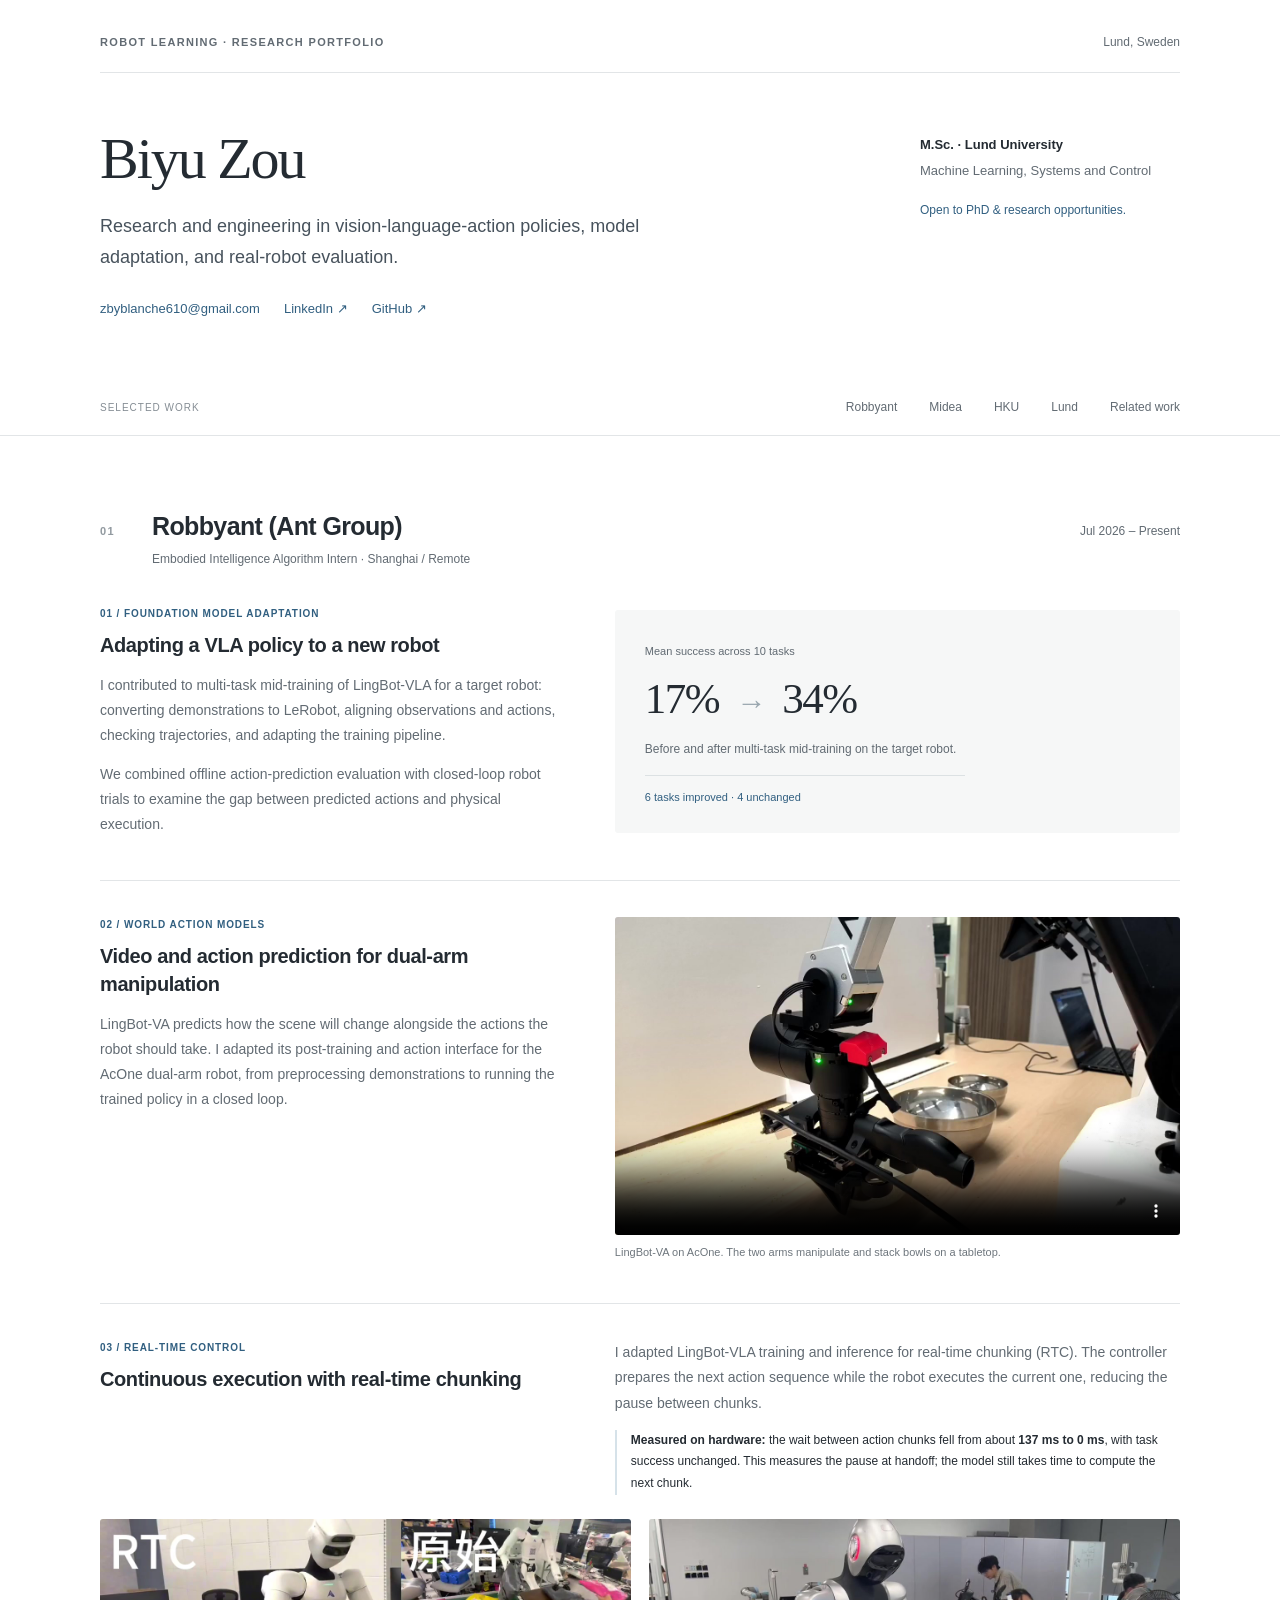
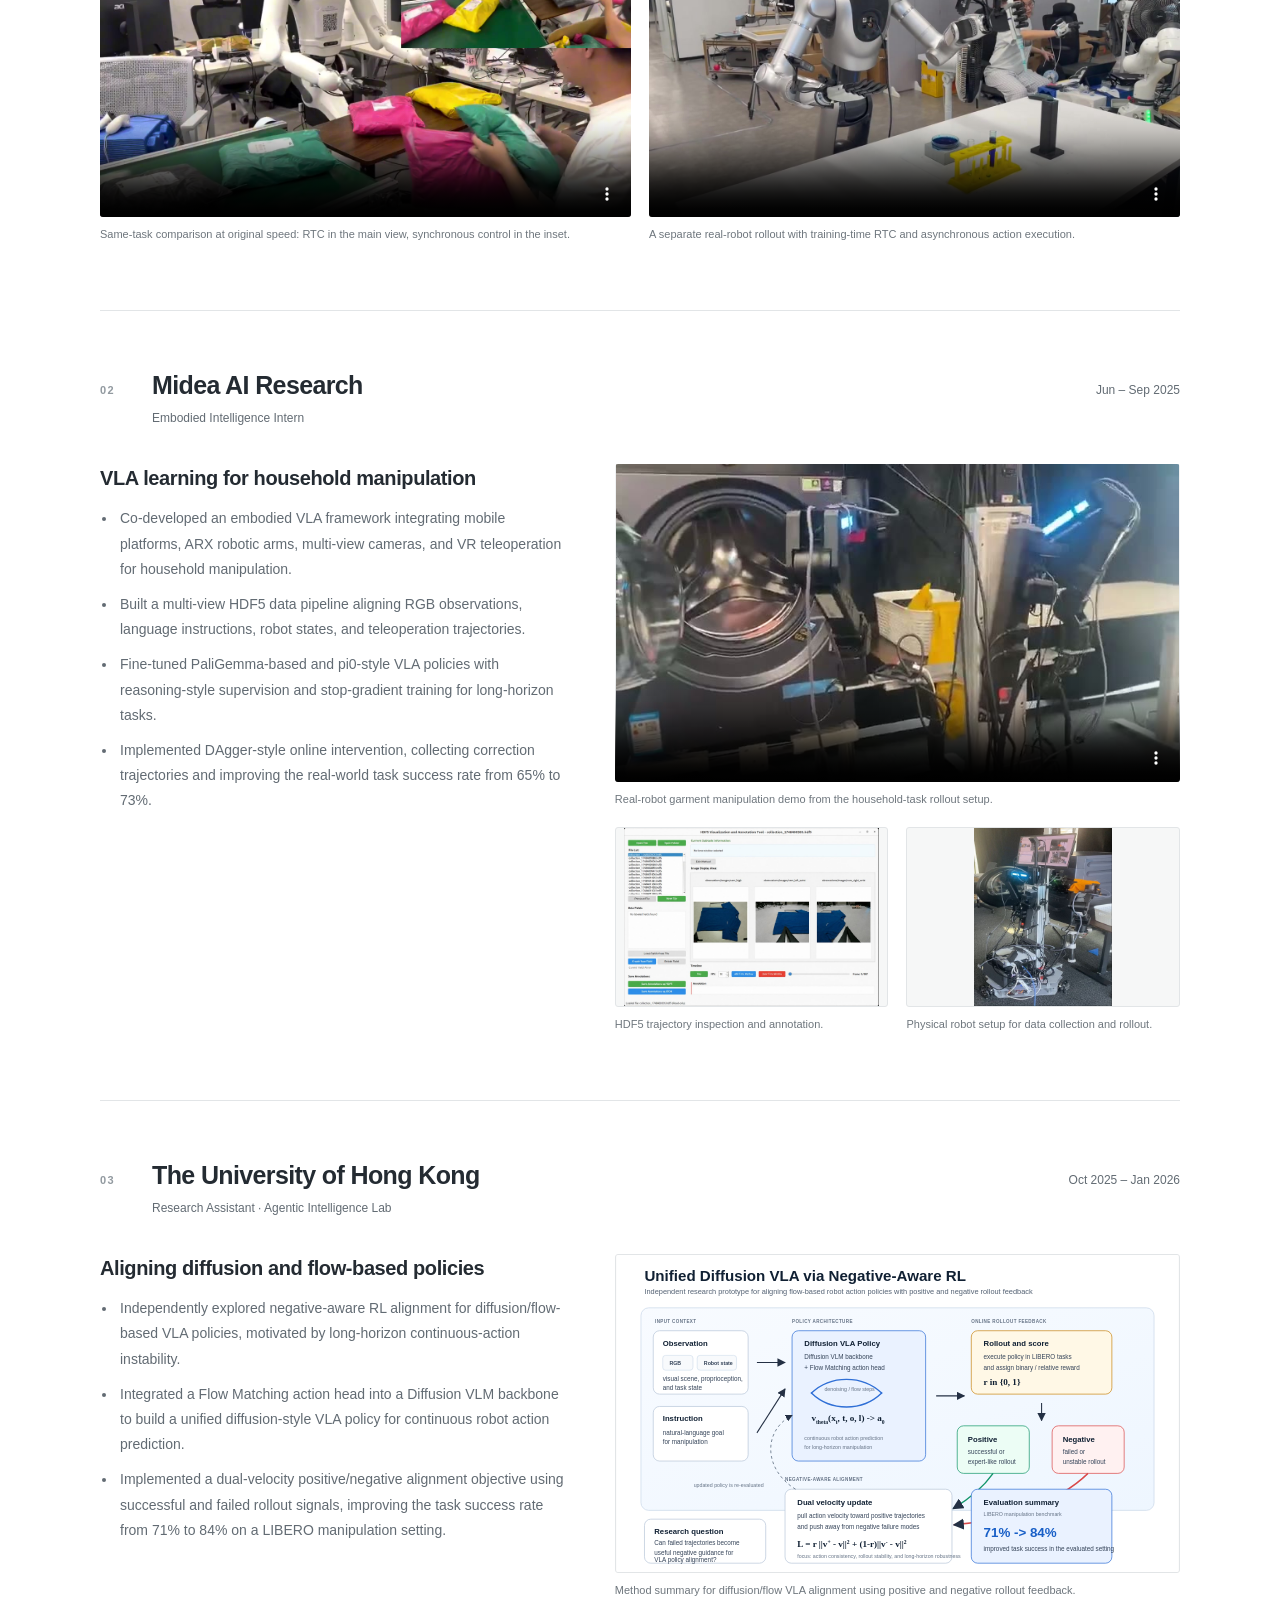
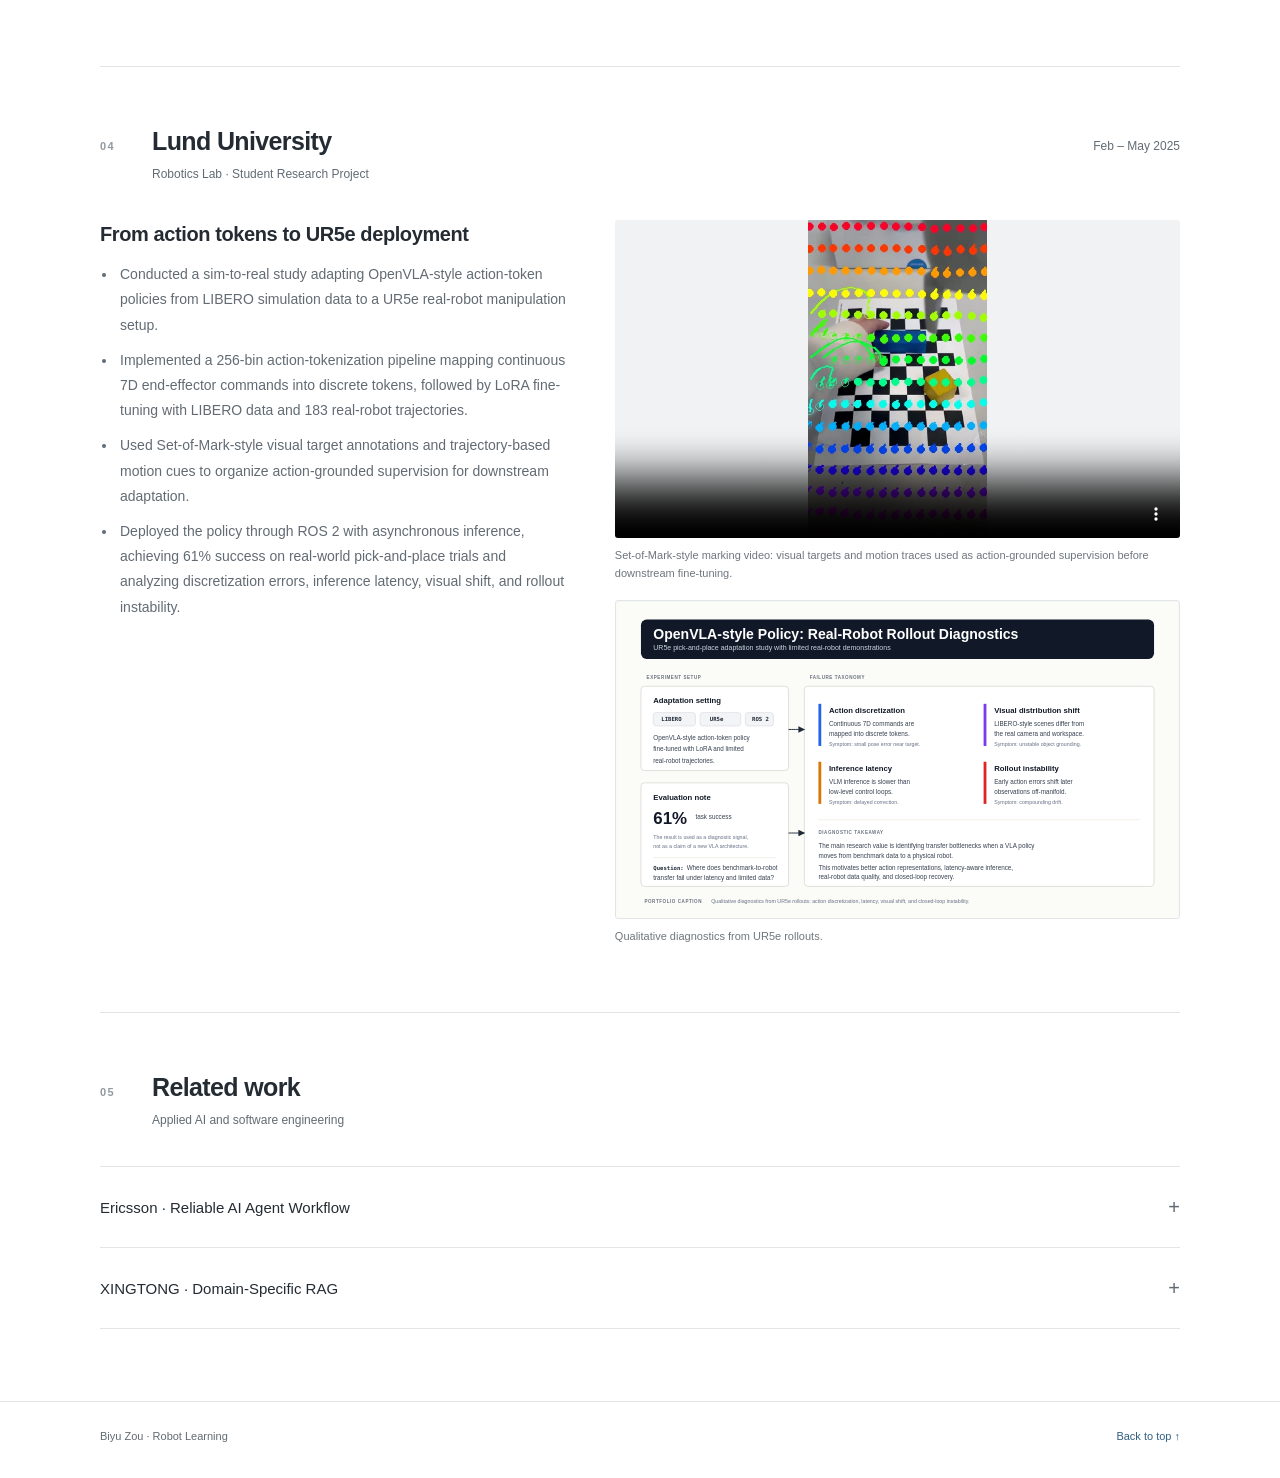
==== commit 3349cef7: "Restyle robot learning portfolio with a restrained research layout" ====
--- a/index.html
+++ b/index.html
@@ -1,513 +1,192 @@
 <!DOCTYPE html>
+
 <html lang="en">
 <head>
-  <meta charset="UTF-8">
-  <meta name="viewport" content="width=device-width, initial-scale=1">
-  <meta name="robots" content="noindex, nofollow, noarchive, nosnippet">
-  <meta name="googlebot" content="noindex, nofollow, noarchive, nosnippet">
-  <title>Biyu Zou | Robot Learning Portfolio</title>
-  <style>
-    :root {
-      --bg: #f7f8fb;
-      --paper: #fff;
-      --ink: #172033;
-      --muted: #5d687a;
-      --line: #d9dfeb;
-      --blue: #2458d4;
-      --green: #0f766e;
-      --shadow: 0 12px 34px rgba(18, 32, 59, .08);
-    }
+<meta charset="utf-8"/>
+<meta content="width=device-width, initial-scale=1" name="viewport"/>
+<meta content="noindex, nofollow, noarchive, nosnippet" name="robots"/>
+<meta content="noindex, nofollow, noarchive, nosnippet" name="googlebot"/>
+<title>Biyu Zou | Robot Learning Portfolio</title>
+<link href="assets/research-portfolio.css" rel="stylesheet"/>
+<meta content="Biyu Zou: research and engineering in vision-language-action policies, robot learning, and real-robot evaluation." name="description"/></head>
+<body><a class="skip-link" href="#work">Skip to projects</a>
+<header class="masthead" id="top">
+<div class="wrap">
+<div class="masthead-top"><p class="eyebrow">Robot Learning · Research Portfolio</p><span class="location">Lund, Sweden</span></div>
+<div class="intro">
+<div>
+<h1>Biyu Zou</h1>
+<p class="lead">Research and engineering in vision-language-action policies, model adaptation, and real-robot evaluation.</p>
+<div class="contact"><a href="mailto:zbyblanche610@gmail.com">zbyblanche610@gmail.com</a><a href="https://www.linkedin.com/in/biyu-zou-9b44a2331/">LinkedIn ↗</a><a href="https://github.com/zzby610">GitHub ↗</a></div>
+</div>
+<aside aria-label="Education and research interests" class="profile-note"><strong>M.Sc. · Lund University</strong><p>Machine Learning, Systems and Control</p><p class="availability">Open to PhD &amp; research opportunities.</p></aside>
+</div>
+</div>
+</header>
+<nav aria-label="Portfolio navigation" class="site-nav">
+<div class="wrap nav-inner"><span class="nav-label">Selected work</span>
+<a href="#robbyant">Robbyant</a>
+<a href="#midea">Midea</a>
+<a href="#hku">HKU</a>
+<a href="#lund">Lund</a>
+<a href="#supporting">Related work</a>
+</div>
+</nav>
+<main class="wrap" id="work">
+<section aria-labelledby="robbyant-title" class="research-section" id="robbyant">
+<div class="section-heading"><span class="section-index">01</span><div><h2 id="robbyant-title">Robbyant (Ant Group)</h2><p class="section-role">Embodied Intelligence Algorithm Intern · Shanghai / Remote</p></div><p class="section-date">Jul 2026 – Present</p></div>
 
-    * { box-sizing: border-box; }
-    body {
-      margin: 0;
-      color: var(--ink);
-      background: var(--bg);
-      font-family: Inter, ui-sans-serif, system-ui, -apple-system, BlinkMacSystemFont, "Segoe UI", sans-serif;
-      line-height: 1.55;
-    }
+<article class="project">
+<div>
+<span class="project-kicker">01 / Foundation model adaptation</span><h3>Adapting a VLA policy to a new robot</h3>
+<p>I contributed to multi-task mid-training of LingBot-VLA for a target robot: converting demonstrations to LeRobot, aligning observations and actions, checking trajectories, and adapting the training pipeline.</p>
+<p>We combined offline action-prediction evaluation with closed-loop robot trials to examine the gap between predicted actions and physical execution.</p>
+</div>
+<div class="result"><span class="result-label">Mean success across 10 tasks</span><strong class="result-value">17% <span class="arrow">→</span> 34%</strong><p>Before and after multi-task mid-training on the target robot.</p><p class="task-split">6 tasks improved · 4 unchanged</p></div>
+</article>
+<article class="project">
+<div>
+<span class="project-kicker">02 / World action models</span><h3>Video and action prediction for dual-arm manipulation</h3>
+<p>LingBot-VA predicts how the scene will change alongside the actions the robot should take. I adapted its post-training and action interface for the AcOne dual-arm robot, from preprocessing demonstrations to running the trained policy in a closed loop.</p>
+</div>
+<div class="media">
+<figure>
+<video aria-label="AcOne dual-arm bowl stacking with LingBot-VA" controls="" playsinline="" poster="media/robbyant/lingbotva_acone_bowl_stacking.jpg" preload="none">
+<source src="media/robbyant/lingbotva_acone_bowl_stacking.mp4" type="video/mp4"/>
+<a href="media/robbyant/lingbotva_acone_bowl_stacking.mp4">Watch the bowl-stacking video</a>
+</video>
+<figcaption>LingBot-VA on AcOne. The two arms manipulate and stack bowls on a tabletop.</figcaption>
+</figure>
+</div>
+</article>
+<article class="project rtc">
+<div class="rtc-intro"><div><span class="project-kicker">03 / Real-time control</span><h3>Continuous execution with real-time chunking</h3></div><div><p>I adapted LingBot-VLA training and inference for real-time chunking (RTC). The controller prepares the next action sequence while the robot executes the current one, reducing the pause between chunks.</p><p class="evaluation"><strong>Measured on hardware:</strong> the wait between action chunks fell from about <strong>137 ms to 0 ms</strong>, with task success unchanged. This measures the pause at handoff; the model still takes time to compute the next chunk.</p></div></div>
+<div class="media two">
+<figure>
+<video aria-label="Real-time chunking and synchronous control compared on the same task" controls="" playsinline="" poster="media/robbyant/rtc_sync_vs_original.jpg" preload="none">
+<source src="media/robbyant/rtc_sync_vs_original.mp4" type="video/mp4"/>
+<a href="media/robbyant/rtc_sync_vs_original.mp4">Watch the control comparison</a>
+</video>
+<figcaption>Same-task comparison at original speed: RTC in the main view, synchronous control in the inset.</figcaption>
+</figure>
+<figure>
+<video aria-label="Robot executing a policy trained with real-time chunking" controls="" playsinline="" poster="media/robbyant/rtc_training_demo.jpg" preload="none">
+<source src="media/robbyant/rtc_training_demo.mp4" type="video/mp4"/>
+<a href="media/robbyant/rtc_training_demo.mp4">Watch the RTC rollout</a>
+</video>
+<figcaption>A separate real-robot rollout with training-time RTC and asynchronous action execution.</figcaption>
+</figure>
+</div>
+</article>
+</section>
+<section aria-labelledby="midea-title" class="research-section" id="midea">
+<div class="section-heading"><span class="section-index">02</span><div><h2 id="midea-title">Midea AI Research</h2><p class="section-role">Embodied Intelligence Intern</p></div><p class="section-date">Jun – Sep 2025</p></div>
+<article class="project">
+<div>
+<h3>VLA learning for household manipulation</h3>
 
-    a { color: var(--blue); text-decoration: none; }
-    a:hover { text-decoration: underline; }
 
-    .wrap {
-      width: min(1080px, calc(100% - 36px));
-      margin: 0 auto;
-    }
+<ul>
+<li>Co-developed an embodied VLA framework integrating mobile platforms, ARX robotic arms, multi-view cameras, and VR teleoperation for household manipulation.</li>
+<li>Built a multi-view HDF5 data pipeline aligning RGB observations, language instructions, robot states, and teleoperation trajectories.</li>
+<li>Fine-tuned PaliGemma-based and pi0-style VLA policies with reasoning-style supervision and stop-gradient training for long-horizon tasks.</li>
+<li>Implemented DAgger-style online intervention, collecting correction trajectories and improving the real-world task success rate from 65% to 73%.</li>
+</ul>
+</div>
+<div class="media">
+<figure>
+<video aria-label="Real-robot garment manipulation" controls="" playsinline="" poster="media/midea-garment-poster.jpg" preload="none" src="media/robotdemo.mp4"><a href="media/robotdemo.mp4">Open the video</a></video>
+<figcaption>Real-robot garment manipulation demo from the household-task rollout setup.</figcaption>
+</figure>
+<div class="media two">
+<figure>
+<a aria-label="View full-size image: HDF5 annotation tool" class="figure-link" href="media/annotation.png" rel="noopener" target="_blank"><img alt="HDF5 annotation tool" decoding="async" loading="lazy" src="media/annotation.png"/></a>
+<figcaption>HDF5 trajectory inspection and annotation.</figcaption>
+</figure>
+<figure>
+<a aria-label="View full-size image: Robot learning setup" class="figure-link" href="media/robot.png" rel="noopener" target="_blank"><img alt="Robot learning setup" decoding="async" loading="lazy" src="media/robot.png"/></a>
+<figcaption>Physical robot setup for data collection and rollout.</figcaption>
+</figure>
+</div>
+</div>
+</article>
+</section>
+<section aria-labelledby="hku-title" class="research-section" id="hku">
+<div class="section-heading"><span class="section-index">03</span><div><h2 id="hku-title">The University of Hong Kong</h2><p class="section-role">Research Assistant · Agentic Intelligence Lab</p></div><p class="section-date">Oct 2025 – Jan 2026</p></div>
+<article class="project">
+<div>
+<h3>Aligning diffusion and flow-based policies</h3>
 
-    header {
-      padding: 58px 0 30px;
-      background: linear-gradient(180deg, #eef4ff 0%, #f7f8fb 100%);
-      border-bottom: 1px solid var(--line);
-    }
 
-    .eyebrow {
-      margin: 0 0 12px;
-      color: var(--blue);
-      font-size: 13px;
-      font-weight: 800;
-      letter-spacing: .12em;
-      text-transform: uppercase;
-    }
+<ul>
+<li>Independently explored negative-aware RL alignment for diffusion/flow-based VLA policies, motivated by long-horizon continuous-action instability.</li>
+<li>Integrated a Flow Matching action head into a Diffusion VLM backbone to build a unified diffusion-style VLA policy for continuous robot action prediction.</li>
+<li>Implemented a dual-velocity positive/negative alignment objective using successful and failed rollout signals, improving the task success rate from 71% to 84% on a LIBERO manipulation setting.</li>
+</ul>
+</div>
+<div class="media">
+<figure>
+<a aria-label="View full-size image: Unified Diffusion VLA via Negative-Aware RL" class="figure-link" href="media/discrete-diffusion-naft-workflow.svg" rel="noopener" target="_blank"><img alt="Unified Diffusion VLA via Negative-Aware RL" decoding="async" loading="lazy" src="media/discrete-diffusion-naft-workflow.svg"/></a>
+<figcaption>Method summary for diffusion/flow VLA alignment using positive and negative rollout feedback.</figcaption>
+</figure>
+</div>
+</article>
+</section>
+<section aria-labelledby="lund-title" class="research-section" id="lund">
+<div class="section-heading"><span class="section-index">04</span><div><h2 id="lund-title">Lund University</h2><p class="section-role">Robotics Lab · Student Research Project</p></div><p class="section-date">Feb – May 2025</p></div>
+<article class="project">
+<div>
+<h3>From action tokens to UR5e deployment</h3>
 
-    h1 {
-      margin: 0;
-      font-size: clamp(40px, 6vw, 68px);
-      line-height: 1.02;
-      letter-spacing: 0;
-    }
 
-    .lead {
-      max-width: 850px;
-      margin: 20px 0 0;
-      color: var(--muted);
-      font-size: 20px;
-    }
+<ul>
+<li>Conducted a sim-to-real study adapting OpenVLA-style action-token policies from LIBERO simulation data to a UR5e real-robot manipulation setup.</li>
+<li>Implemented a 256-bin action-tokenization pipeline mapping continuous 7D end-effector commands into discrete tokens, followed by LoRA fine-tuning with LIBERO data and 183 real-robot trajectories.</li>
+<li>Used Set-of-Mark-style visual target annotations and trajectory-based motion cues to organize action-grounded supervision for downstream adaptation.</li>
+<li>Deployed the policy through ROS 2 with asynchronous inference, achieving 61% success on real-world pick-and-place trials and analyzing discretization errors, inference latency, visual shift, and rollout instability.</li>
+</ul>
+</div>
+<div class="media">
+<figure>
+<video aria-label="Visual targets and motion annotations" controls="" playsinline="" poster="media/ur5e-annotations-poster.jpg" preload="none" src="media/Som.mp4"><a href="media/Som.mp4">Open the video</a></video>
+<figcaption>Set-of-Mark-style marking video: visual targets and motion traces used as action-grounded supervision before downstream fine-tuning.</figcaption>
+</figure>
+<figure>
+<a aria-label="View full-size image: OpenVLA failure analysis" class="figure-link" href="media/openvla-failure-analysis.svg" rel="noopener" target="_blank"><img alt="OpenVLA failure analysis" decoding="async" loading="lazy" src="media/openvla-failure-analysis.svg"/></a>
+<figcaption>Qualitative diagnostics from UR5e rollouts.</figcaption>
+</figure>
+</div>
+</article>
+</section>
+<section aria-labelledby="supporting-title" class="research-section" id="supporting">
+<div class="section-heading"><span class="section-index">05</span><div><h2 id="supporting-title">Related work</h2><p class="section-role">Applied AI and software engineering</p></div><p class="section-date"></p></div>
+<div class="support">
+<details class="secondary-project"><summary>Ericsson · Reliable AI Agent Workflow</summary><div class="secondary-body">
+<div>
 
-    .contact {
-      display: flex;
-      flex-wrap: wrap;
-      gap: 10px 18px;
-      margin-top: 22px;
-      color: var(--muted);
-      font-size: 14px;
-    }
 
-    .seeking {
-      max-width: 850px;
-      margin: 16px 0 0;
-      color: var(--ink);
-      font-size: 15px;
-      font-weight: 700;
-    }
+<p>Router-executor agent with retrieval grounding, tool orchestration, evidence filtering, and human-in-the-loop review.</p>
+</div>
+<div class="support-gallery">
+<a aria-label="View full-size image: Ericsson agent architecture" class="figure-link" href="media/sparchi.png" rel="noopener" target="_blank"><img alt="Ericsson agent architecture" decoding="async" loading="lazy" src="media/sparchi.png"/></a>
+<a aria-label="View full-size image: Ericsson agent user interface" class="figure-link" href="media/User_Interface.png" rel="noopener" target="_blank"><img alt="Ericsson agent user interface" decoding="async" loading="lazy" src="media/User_Interface.png"/></a>
+</div>
+</div></details>
+<details class="secondary-project"><summary>XINGTONG · Domain-Specific RAG</summary><div class="secondary-body">
+<div>
 
-    nav {
-      position: sticky;
-      top: 0;
-      z-index: 10;
-      background: rgba(247, 248, 251, .94);
-      backdrop-filter: blur(14px);
-      border-bottom: 1px solid var(--line);
-    }
-
-    nav .wrap {
-      display: flex;
-      gap: 8px;
-      overflow-x: auto;
-      padding: 10px 0;
-    }
-
-    nav a {
-      flex: 0 0 auto;
-      padding: 8px 11px;
-      border: 1px solid var(--line);
-      border-radius: 6px;
-      background: #fff;
-      color: var(--ink);
-      font-size: 13px;
-      font-weight: 700;
-    }
-
-    main { padding: 32px 0 70px; }
-    section { scroll-margin-top: 70px; margin-top: 22px; }
-    h2 { margin: 0 0 14px; font-size: 28px; line-height: 1.2; }
-    h3 { margin: 0 0 8px; font-size: 24px; line-height: 1.2; }
-
-    .project,
-    .support-card {
-      border: 1px solid var(--line);
-      border-radius: 8px;
-      background: var(--paper);
-      box-shadow: var(--shadow);
-    }
-
-    .project {
-      display: grid;
-      grid-template-columns: minmax(0, .94fr) minmax(0, 1.06fr);
-      gap: 24px;
-      padding: 24px;
-    }
-
-    .project + .project { margin-top: 18px; }
-
-    .role {
-      margin: 0 0 13px;
-      color: var(--muted);
-      font-size: 14px;
-      font-weight: 700;
-    }
-
-    .chips {
-      display: flex;
-      flex-wrap: wrap;
-      gap: 7px;
-      margin: 12px 0 18px;
-    }
-
-    .chip {
-      padding: 5px 9px;
-      border: 1px solid var(--line);
-      border-radius: 999px;
-      color: #34415a;
-      background: #f9fbff;
-      font-size: 12px;
-      font-weight: 700;
-    }
-
-    ul {
-      margin: 0;
-      padding-left: 18px;
-      color: var(--muted);
-      font-size: 15px;
-    }
-
-    li + li { margin-top: 8px; }
-
-    .media {
-      display: grid;
-      gap: 10px;
-      align-content: start;
-    }
-
-    .media.two {
-      grid-template-columns: 1fr 1fr;
-    }
-
-    figure {
-      margin: 0;
-      border: 1px solid var(--line);
-      border-radius: 7px;
-      overflow: hidden;
-      background: #fff;
-    }
-
-    img,
-    video {
-      display: block;
-      width: 100%;
-      max-height: 380px;
-      object-fit: contain;
-      background: #fff;
-    }
-
-    video { background: #101827; }
-
-    figcaption {
-      padding: 8px 10px;
-      border-top: 1px solid var(--line);
-      color: var(--muted);
-      font-size: 12px;
-      background: #fbfcff;
-    }
-
-    .evaluation {
-      margin-top: 12px;
-      padding: 11px 13px;
-      border: 1px solid var(--line);
-      border-radius: 6px;
-      background: #fbfcff;
-      color: var(--muted);
-      font-size: 13px;
-    }
-
-    .evaluation strong { color: var(--ink); }
-
-    .support {
-      display: grid;
-      grid-template-columns: 1fr;
-      gap: 18px;
-    }
-
-    .support-card {
-      display: grid;
-      grid-template-columns: 1fr;
-      gap: 14px;
-      padding: 20px;
-      align-items: start;
-    }
-
-    .support-card p {
-      margin: 0;
-      color: var(--muted);
-      font-size: 14px;
-      max-width: 760px;
-    }
-
-    .support-gallery {
-      display: grid;
-      grid-template-columns: repeat(2, minmax(0, 1fr));
-      gap: 12px;
-    }
-
-    .support-gallery img,
-    .support-card img {
-      width: 100%;
-      height: 300px;
-      object-fit: contain;
-      border: 1px solid var(--line);
-      border-radius: 6px;
-      background: #fff;
-    }
-
-    .support-card:last-child .support-gallery img {
-      height: 270px;
-    }
-
-    footer {
-      padding: 28px 0;
-      border-top: 1px solid var(--line);
-      color: var(--muted);
-      font-size: 13px;
-    }
-
-    #robbyant .project { align-items: start; }
-    #robbyant .project p { color: var(--muted); margin: 10px 0 0; }
-    #robbyant .robbyant-result { align-self: center; padding: 18px 22px; border-left: 4px solid var(--green); background: #f1fbf9; }
-    .robbyant-result strong { display: block; color: #155b52; font-size: clamp(32px, 5vw, 46px); line-height: 1.2; margin: 6px 0; }
-    #robbyant .robbyant-rtc { grid-template-columns: minmax(0, 1fr); }
-    #robbyant video { aspect-ratio: 16 / 9; }
-
-    @media (max-width: 900px) {
-      header { padding-top: 44px; }
-      .project,
-      .support,
-      .support-card,
-      .support-gallery,
-      .media.two {
-        grid-template-columns: 1fr;
-      }
-      .support-gallery img,
-      .support-card img,
-      .support-card:last-child .support-gallery img {
-        height: auto;
-        max-height: none;
-      }
-    }
-  </style>
-</head>
-<body>
-  <header>
-    <div class="wrap">
-      <p class="eyebrow">Robot Learning Portfolio</p>
-      <h1>Biyu Zou</h1>
-      <p class="lead">
-        Recent M.Sc. graduate in Machine Learning, Systems and Control from Lund University, focused on
-        vision-language-action policies, robot learning data, diffusion and flow-based action generation,
-        and sim-to-real evaluation for real-world manipulation.
-      </p>
-      <p class="seeking">Seeking PhD and research opportunities in robot learning.</p>
-      <div class="contact">
-        <span>Lund, Sweden</span>
-        <span><a href="mailto:zbyblanche610@gmail.com">zbyblanche610@gmail.com</a></span>
-        <span><a href="https://www.linkedin.com/in/biyu-zou-9b44a2331/">LinkedIn</a></span>
-      </div>
-    </div>
-  </header>
-
-  <nav aria-label="Portfolio navigation">
-    <div class="wrap">
-      <a href="#robbyant">Robbyant</a>
-      <a href="#midea">Midea</a>
-      <a href="#hku">HKU</a>
-      <a href="#lund">Lund</a>
-      <a href="#supporting">Supporting</a>
-    </div>
-  </nav>
-
-  <main class="wrap">
-    <section id="robbyant" aria-labelledby="robbyant-title">
-      <h2 id="robbyant-title">Robbyant (Ant Group) — Robot Learning on Hardware</h2>
-      <p class="role">Embodied Intelligence Algorithm Intern · Shanghai, China / Remote · July 2026 – Present</p>
-
-      <article class="project">
-        <div>
-          <h3>Adapting LingBot-VLA to a target robot</h3>
-          <p>Can a policy pretrained on different robots learn the controls of one particular robot? I contributed to multi-task mid-training: converting demonstrations to LeRobot, aligning camera observations with recorded actions, checking trajectories, and adapting the training pipeline.</p>
-          <p>We first compared predicted actions with recorded actions offline. We then ran the policy on hardware, where each action changes what the robot sees next.</p>
-        </div>
-        <div class="robbyant-result">
-          <span class="eyebrow">Mean task success · 10 tasks</span>
-          <strong>17% → 34%</strong>
-          <p>Before and after mid-training on the target robot. Six tasks improved and four were unchanged.</p>
-        </div>
-      </article>
-
-      <article class="project">
-        <div>
-          <h3>Predicting video and actions for dual-arm bowl stacking</h3>
-          <p>LingBot-VA predicts how the scene will change alongside the actions the robot should take. I adapted its post-training and action interface for the AcOne dual-arm robot, from preprocessing demonstrations to running the trained policy in a closed loop.</p>
-        </div>
-        <div class="media">
-          <figure>
-            <video controls playsinline preload="none" poster="media/robbyant/lingbotva_acone_bowl_stacking.jpg" aria-label="AcOne dual-arm bowl stacking with LingBot-VA">
-              <source src="media/robbyant/lingbotva_acone_bowl_stacking.mp4" type="video/mp4">
-              <a href="media/robbyant/lingbotva_acone_bowl_stacking.mp4">Watch the bowl-stacking video</a>
-            </video>
-            <figcaption>LingBot-VA on AcOne. The two arms manipulate and stack bowls on a tabletop.</figcaption>
-          </figure>
-        </div>
-      </article>
-
-      <article class="project robbyant-rtc">
-        <div>
-          <h3>Real-time chunking: keeping the robot moving between predictions</h3>
-          <p>LingBot-VLA generates a short sequence of actions at a time. In synchronous control, the robot finishes one sequence and waits for the next. I adapted training and inference for real-time chunking (RTC), so the controller can prepare the next sequence while the current one is executing.</p>
-          <p class="evaluation"><strong>Measured on hardware:</strong> the wait between action chunks fell from about <strong>137 ms to 0 ms</strong>, with task success unchanged. This measures the pause at handoff; the model still takes time to compute the next chunk.</p>
-        </div>
-        <div class="media two">
-          <figure>
-            <video controls playsinline preload="none" poster="media/robbyant/rtc_sync_vs_original.jpg" aria-label="Real-time chunking and synchronous control compared on the same task">
-              <source src="media/robbyant/rtc_sync_vs_original.mp4" type="video/mp4">
-              <a href="media/robbyant/rtc_sync_vs_original.mp4">Watch the control comparison</a>
-            </video>
-            <figcaption>Same-task comparison at original speed: RTC in the main view, synchronous control in the inset.</figcaption>
-          </figure>
-          <figure>
-            <video controls playsinline preload="none" poster="media/robbyant/rtc_training_demo.jpg" aria-label="Robot executing a policy trained with real-time chunking">
-              <source src="media/robbyant/rtc_training_demo.mp4" type="video/mp4">
-              <a href="media/robbyant/rtc_training_demo.mp4">Watch the RTC rollout</a>
-            </video>
-            <figcaption>A separate real-robot rollout with training-time RTC and asynchronous action execution.</figcaption>
-          </figure>
-        </div>
-      </article>
-    </section>
-
-    <section id="midea">
-      <h2>Midea AI Research Institute - VLA Data and Real-Robot Validation</h2>
-      <article class="project">
-        <div>
-          <h3>Embodied VLA framework for real-world household manipulation</h3>
-          <p class="role">Midea AI Research Institute • Embodied Intelligence Intern • Jun 2025 – Sep 2025</p>
-          <div class="chips">
-            <span class="chip">VLA Policies</span>
-            <span class="chip">Teleoperation</span>
-            <span class="chip">HDF5</span>
-            <span class="chip">Multi-view Vision</span>
-            <span class="chip">DAgger</span>
-          </div>
-          <ul>
-            <li>Co-developed an embodied VLA framework integrating mobile platforms, ARX robotic arms, multi-view cameras, and VR teleoperation for household manipulation.</li>
-            <li>Built a multi-view HDF5 data pipeline aligning RGB observations, language instructions, robot states, and teleoperation trajectories.</li>
-            <li>Fine-tuned PaliGemma-based and pi0-style VLA policies with reasoning-style supervision and stop-gradient training for long-horizon tasks.</li>
-            <li>Implemented DAgger-style online intervention, collecting correction trajectories and improving the real-world task success rate from 65% to 73%.</li>
-          </ul>
-        </div>
-        <div class="media">
-          <figure>
-            <video src="media/robotdemo.mp4" controls preload="metadata"></video>
-            <figcaption>Real-robot garment manipulation demo from the household-task rollout setup.</figcaption>
-          </figure>
-          <div class="media two">
-            <figure>
-              <img src="media/annotation.png" alt="HDF5 annotation tool">
-              <figcaption>HDF5 trajectory inspection and annotation.</figcaption>
-            </figure>
-            <figure>
-              <img src="media/robot.png" alt="Robot learning setup">
-              <figcaption>Physical robot setup for data collection and rollout.</figcaption>
-            </figure>
-          </div>
-        </div>
-      </article>
-    </section>
-
-    <section id="hku">
-      <h2>HKU Agentic Intelligence Lab - Diffusion VLA and RL Alignment</h2>
-      <article class="project">
-        <div>
-          <h3>Negative-aware alignment for diffusion/flow-based VLA policies</h3>
-          <p class="role">HKU Agentic Intelligence Lab • Research Assistant • Oct 2025 – Jan 2026</p>
-          <div class="chips">
-            <span class="chip">Diffusion VLA</span>
-            <span class="chip">Flow Matching</span>
-            <span class="chip">RL Alignment</span>
-            <span class="chip">Positive/Negative Rollouts</span>
-            <span class="chip">LIBERO</span>
-          </div>
-          <ul>
-            <li>Independently explored negative-aware RL alignment for diffusion/flow-based VLA policies, motivated by long-horizon continuous-action instability.</li>
-            <li>Integrated a Flow Matching action head into a Diffusion VLM backbone to build a unified diffusion-style VLA policy for continuous robot action prediction.</li>
-            <li>Implemented a dual-velocity positive/negative alignment objective using successful and failed rollout signals, improving the task success rate from 71% to 84% on a LIBERO manipulation setting.</li>
-          </ul>
-        </div>
-        <div class="media">
-          <figure>
-            <img src="media/discrete-diffusion-naft-workflow.svg" alt="Unified Diffusion VLA via Negative-Aware RL">
-            <figcaption>Method summary for diffusion/flow VLA alignment using positive and negative rollout feedback.</figcaption>
-          </figure>
-        </div>
-      </article>
-    </section>
-
-    <section id="lund">
-      <h2>Lund Robotics Lab - OpenVLA-style Sim-to-Real Adaptation</h2>
-      <article class="project">
-        <div>
-          <h3>Sim-to-real adaptation of OpenVLA-style action-token policies</h3>
-          <p class="role">Lund Robotics Lab • Project Lead • Feb 2025 – May 2025</p>
-          <div class="chips">
-            <span class="chip">OpenVLA</span>
-            <span class="chip">Magma</span>
-            <span class="chip">Visual Target and Motion Annotations</span>
-            <span class="chip">Action Tokenization</span>
-            <span class="chip">LoRA</span>
-            <span class="chip">UR5e</span>
-          </div>
-          <ul>
-            <li>Conducted a sim-to-real study adapting OpenVLA-style action-token policies from LIBERO simulation data to a UR5e real-robot manipulation setup.</li>
-            <li>Implemented a 256-bin action-tokenization pipeline mapping continuous 7D end-effector commands into discrete tokens, followed by LoRA fine-tuning with LIBERO data and 183 real-robot trajectories.</li>
-            <li>Used Set-of-Mark-style visual target annotations and trajectory-based motion cues to organize action-grounded supervision for downstream adaptation.</li>
-            <li>Deployed the policy through ROS 2 with asynchronous inference, achieving 61% success on real-world pick-and-place trials and analyzing discretization errors, inference latency, visual shift, and rollout instability.</li>
-          </ul>
-        </div>
-        <div class="media">
-          <figure>
-            <video src="media/Som.mp4" controls preload="metadata"></video>
-            <figcaption>Set-of-Mark-style marking video: visual targets and motion traces used as action-grounded supervision before downstream fine-tuning.</figcaption>
-          </figure>
-          <figure>
-            <img src="media/openvla-failure-analysis.svg" alt="OpenVLA failure analysis">
-            <figcaption>Qualitative diagnostics from UR5e rollouts.</figcaption>
-          </figure>
-        </div>
-      </article>
-    </section>
-
-    <section id="supporting">
-      <h2>Supporting AI Systems Work</h2>
-      <div class="support">
-        <div class="support-card">
-          <div>
-            <h3>Ericsson - Reliable AI Agent Workflow</h3>
-            <p class="role">Ericsson AB • Master's Thesis Student • Jan 2026 – Jun 2026</p>
-            <p>Router-executor agent with retrieval grounding, tool orchestration, evidence filtering, and human-in-the-loop review.</p>
-          </div>
-          <div class="support-gallery">
-            <img src="media/sparchi.png" alt="Ericsson agent architecture">
-            <img src="media/User_Interface.png" alt="Ericsson agent user interface">
-          </div>
-        </div>
-        <div class="support-card">
-          <div>
-            <h3>XINGTONG - Domain-Specific RAG</h3>
-            <p>Power-domain RAG workflow with chunking, dynamic context windows, terminology filtering, and retrieval-quality improvements.</p>
-          </div>
-          <div class="support-gallery">
-            <img src="media/rag1.png" alt="RAG architecture">
-            <img src="media/rag2.png" alt="RAG demo question">
-            <img src="media/rag3.png" alt="RAG demo retrieval">
-            <img src="media/rag4.png" alt="RAG demo answer">
-          </div>
-        </div>
-      </div>
-    </section>
-  </main>
-
-  <footer>
-    <div class="wrap">
-      Biyu Zou – Robot Learning Portfolio – Last updated November 2026
-    </div>
-  </footer>
+<p>Power-domain RAG workflow with chunking, dynamic context windows, terminology filtering, and retrieval-quality improvements.</p>
+</div>
+<div class="support-gallery">
+<a aria-label="View full-size image: RAG architecture" class="figure-link" href="media/rag1.png" rel="noopener" target="_blank"><img alt="RAG architecture" decoding="async" loading="lazy" src="media/rag1.png"/></a>
+<a aria-label="View full-size image: RAG demo question" class="figure-link" href="media/rag2.png" rel="noopener" target="_blank"><img alt="RAG demo question" decoding="async" loading="lazy" src="media/rag2.png"/></a>
+<a aria-label="View full-size image: RAG demo retrieval" class="figure-link" href="media/rag3.png" rel="noopener" target="_blank"><img alt="RAG demo retrieval" decoding="async" loading="lazy" src="media/rag3.png"/></a>
+<a aria-label="View full-size image: RAG demo answer" class="figure-link" href="media/rag4.png" rel="noopener" target="_blank"><img alt="RAG demo answer" decoding="async" loading="lazy" src="media/rag4.png"/></a>
+</div>
+</div></details>
+</div>
+</section>
+</main>
+<footer><div class="wrap"><span>Biyu Zou · Robot Learning</span><a href="#top">Back to top ↑</a></div></footer>
 </body>
 </html>
--- a/assets/research-portfolio.css
+++ b/assets/research-portfolio.css
@@ -0,0 +1,134 @@
+:root {
+  color-scheme: light;
+  --ink: #242b32;
+  --muted: #626b73;
+  --accent: #315f80;
+  --line: #e2e5e7;
+  --subtle: #f6f7f7;
+}
+* { box-sizing: border-box; }
+html { scroll-behavior: smooth; scroll-padding-top: 90px; }
+body { margin: 0; background: #fff; color: var(--ink); font: 16px/1.7 -apple-system, BlinkMacSystemFont, 'Segoe UI', sans-serif; -webkit-font-smoothing: antialiased; }
+a { color: var(--accent); text-underline-offset: 4px; text-decoration-thickness: 1px; }
+a:hover { color: var(--ink); }
+:focus-visible { outline: 2px solid var(--accent); outline-offset: 5px; }
+.skip-link { position: fixed; top: -80px; left: 20px; z-index: 50; padding: 10px 16px; background: white; }
+.skip-link:focus { top: 10px; }
+.wrap { width: min(1080px, calc(100% - 96px)); margin-inline: auto; }
+.masthead { padding: 32px 0 60px; }
+.masthead-top { display: flex; justify-content: space-between; align-items: center; padding-bottom: 20px; border-bottom: 1px solid var(--line); }
+.eyebrow, .section-index, .project-kicker { color: var(--muted); font-size: 11px; line-height: 1.5; letter-spacing: .12em; text-transform: uppercase; font-weight: 600; }
+.masthead-top .eyebrow { margin: 0; }
+.location { font-size: 12px; color: var(--muted); }
+.intro { display: grid; grid-template-columns: minmax(0, 1fr) 260px; gap: 70px; align-items: start; padding-top: 54px; }
+h1 { font: 400 clamp(42px, 5vw, 58px)/1.1 Georgia, 'Times New Roman', serif; letter-spacing: -.035em; margin: 0 0 20px; }
+.lead { font-size: 18px; line-height: 1.7; max-width: 600px; margin: 0; color: #47525c; }
+.contact { display: flex; flex-wrap: wrap; column-gap: 24px; row-gap: 8px; margin-top: 26px; font-size: 13px; }
+.contact a { text-decoration: none; }
+.contact a:hover { text-decoration: underline; }
+.profile-note { padding-top: 7px; color: var(--muted); font-size: 13px; line-height: 1.7; }
+.profile-note strong { color: var(--ink); display: block; font-weight: 600; margin-bottom: 4px; }
+.profile-note p { margin: 0; }
+.profile-note .availability { margin-top: 17px; font-size: 12px; color: var(--accent); }
+.site-nav { position: sticky; top: 0; z-index: 10; background: rgba(255, 255, 255, .96); border-bottom: 1px solid var(--line); backdrop-filter: blur(10px); }
+.nav-inner { display: flex; gap: 32px; align-items: center; overflow-x: auto; scrollbar-width: thin; }
+.site-nav a { flex-shrink: 0; padding: 17px 0; color: var(--muted); text-decoration: none; font-size: 12px; font-weight: 500; }
+.site-nav a:hover, .site-nav a:focus-visible { color: var(--accent); }
+.site-nav a:first-child { color: var(--ink); }
+.nav-label { flex-shrink: 0; color: #858d94; font-size: 10px; letter-spacing: .1em; text-transform: uppercase; margin-right: auto; }
+main { padding-bottom: 72px; }
+.research-section { padding-top: 58px; margin-top: 16px; scroll-margin-top: 74px; }
+.research-section + .research-section { border-top: 1px solid var(--line); margin-top: 66px; }
+.section-heading { display: grid; grid-template-columns: 32px minmax(0, 1fr) auto; gap: 20px; align-items: baseline; margin-bottom: 36px; }
+.section-index { color: #929aa0; }
+h2 { font-size: 25px; line-height: 1.3; letter-spacing: -.025em; font-weight: 600; margin: 0 0 8px; }
+.section-role, .section-date { color: var(--muted); font-size: 12px; line-height: 1.6; margin: 0; }
+.section-date { white-space: nowrap; text-align: right; }
+.project { display: grid; grid-template-columns: minmax(0, .95fr) minmax(0, 1.15fr); gap: 48px; align-items: start; }
+.project + .project { margin-top: 42px; padding-top: 36px; border-top: 1px solid var(--line); }
+h3 { font-size: 20px; font-weight: 600; line-height: 1.4; letter-spacing: -.02em; margin: 0 0 14px; }
+.project-kicker { display: block; font-size: 10px; color: var(--accent); letter-spacing: .09em; margin-bottom: 10px; }
+.project p { color: var(--muted); font-size: 14px; line-height: 1.8; margin: 0 0 14px; }
+.project p:last-child { margin-bottom: 0; }
+ul { color: var(--muted); padding-left: 17px; margin: 0; font-size: 14px; line-height: 1.8; }
+li { padding-left: 3px; }
+li + li { margin-top: 10px; }
+.media { display: grid; gap: 18px; min-width: 0; }
+.media.two { grid-template-columns: repeat(2, minmax(0, 1fr)); gap: 18px; }
+figure { margin: 0; min-width: 0; }
+img, video { display: block; width: 100%; max-width: 100%; object-fit: contain; }
+video { aspect-ratio: 16/9; background: #f0f2f3; border-radius: 3px; }
+figure > img, figure > a > img { max-height: 380px; background: var(--subtle); border: 1px solid var(--line); border-radius: 3px; }
+.media.two img { height: 180px; }
+figcaption { color: #6e767d; font-size: 11px; line-height: 1.6; margin-top: 9px; }
+.figure-link { display: block; cursor: zoom-in; }
+.result { align-self: center; padding: 26px 30px; background: var(--subtle); border-radius: 3px; }
+.result-label { color: var(--muted); font-size: 11px; }
+.result-value { font: 400 43px/1.3 Georgia, 'Times New Roman', serif; letter-spacing: -.035em; color: var(--ink); display: block; margin: 8px 0 12px; }
+.result-value .arrow { color: #9aa7af; font: 300 30px/1 sans-serif; padding-inline: 8px; }
+.result p { font-size: 12px; line-height: 1.8; max-width: 320px; }
+.result .task-split { border-top: 1px solid #dce1e3; padding-top: 12px; margin-top: 14px; color: var(--accent); font-size: 11px; }
+.project.rtc { grid-template-columns: 1fr; gap: 24px; }
+.rtc-intro { display: grid; grid-template-columns: minmax(0, .95fr) minmax(0, 1.15fr); gap: 48px; }
+.rtc .evaluation { margin-top: 14px; color: var(--ink); padding-left: 14px; border-left: 2px solid #d6e2e9; font-size: 12px; }
+.secondary-project { border-top: 1px solid var(--line); }
+.secondary-project:last-child { border-bottom: 1px solid var(--line); }
+.secondary-project summary { cursor: pointer; list-style: none; display: flex; justify-content: space-between; align-items: center; gap: 20px; padding: 23px 0; font-size: 15px; font-weight: 500; }
+.secondary-project summary::-webkit-details-marker { display: none; }
+.secondary-project summary::after { content: '+'; color: var(--muted); font-size: 20px; font-weight: 400; }
+.secondary-project[open] summary::after { content: '−'; }
+.secondary-body { padding-bottom: 30px; }
+.secondary-body p { color: var(--muted); font-size: 13px; max-width: 760px; margin: 0 0 18px; }
+.support-gallery { display: grid; grid-template-columns: repeat(2, minmax(0, 1fr)); gap: 20px; }
+.support-gallery img { max-height: 280px; background: var(--subtle); border: 1px solid var(--line); }
+footer { border-top: 1px solid var(--line); padding: 25px 0 32px; }
+footer .wrap { display: flex; justify-content: space-between; gap: 20px; color: var(--muted); font-size: 11px; }
+footer a { text-decoration: none; }
+@media (max-width: 800px) {
+  .wrap { width: calc(100% - 48px); }
+  .intro { grid-template-columns: minmax(0, 1fr) 210px; gap: 30px; }
+  .nav-label { display: none; }
+  .nav-inner { gap: 28px; }
+  .project, .rtc-intro { grid-template-columns: 1fr; gap: 24px; }
+  .section-heading { grid-template-columns: 24px minmax(0, 1fr); gap: 14px; }
+  .section-date { grid-column: 2; text-align: left; margin-top: -8px; }
+  .result { padding: 24px; }
+  .result p { max-width: none; }
+}
+@media (max-width: 560px) {
+  .wrap { width: calc(100% - 40px); }
+  .masthead { padding: 22px 0 32px; }
+  .masthead-top { padding-bottom: 16px; }
+  .eyebrow { font-size: 9px; }
+  .location { font-size: 10px; }
+  .intro { grid-template-columns: 1fr; gap: 22px; padding-top: 32px; }
+  h1 { font-size: 44px; margin-bottom: 16px; }
+  .lead { font-size: 16px; }
+  .contact { margin-top: 20px; gap: 8px 20px; font-size: 12px; }
+  .profile-note { border-top: 1px solid var(--line); padding-top: 18px; }
+  .profile-note .availability { margin-top: 9px; }
+  .site-nav a { font-size: 11px; padding-block: 15px; }
+  .nav-inner { gap: 24px; }
+  .research-section { padding-top: 36px; margin-top: 12px; }
+  .research-section + .research-section { margin-top: 40px; }
+  .section-heading { margin-bottom: 26px; }
+  h2 { font-size: 23px; }
+  h3 { font-size: 19px; }
+  .project + .project { margin-top: 30px; padding-top: 30px; }
+  .media.two { grid-template-columns: 1fr; }
+  #midea .media.two { grid-template-columns: repeat(2, minmax(0, 1fr)); gap: 12px; }
+  #midea .media.two img { height: 130px; }
+  .support-gallery { grid-template-columns: 1fr; }
+  .secondary-project summary { font-size: 14px; }
+  footer .wrap { font-size: 10px; }
+}
+@media (prefers-reduced-motion: reduce) { html { scroll-behavior: auto; } }
+@media print {
+  .site-nav, .skip-link { display: none; }
+  .wrap { width: 100%; }
+  body { font-size: 11pt; }
+  .masthead { padding-top: 0; }
+  .research-section { break-inside: auto; }
+  figure, .section-heading { break-inside: avoid; }
+  .project { grid-template-columns: 1fr 1fr; gap: 22px; }
+}
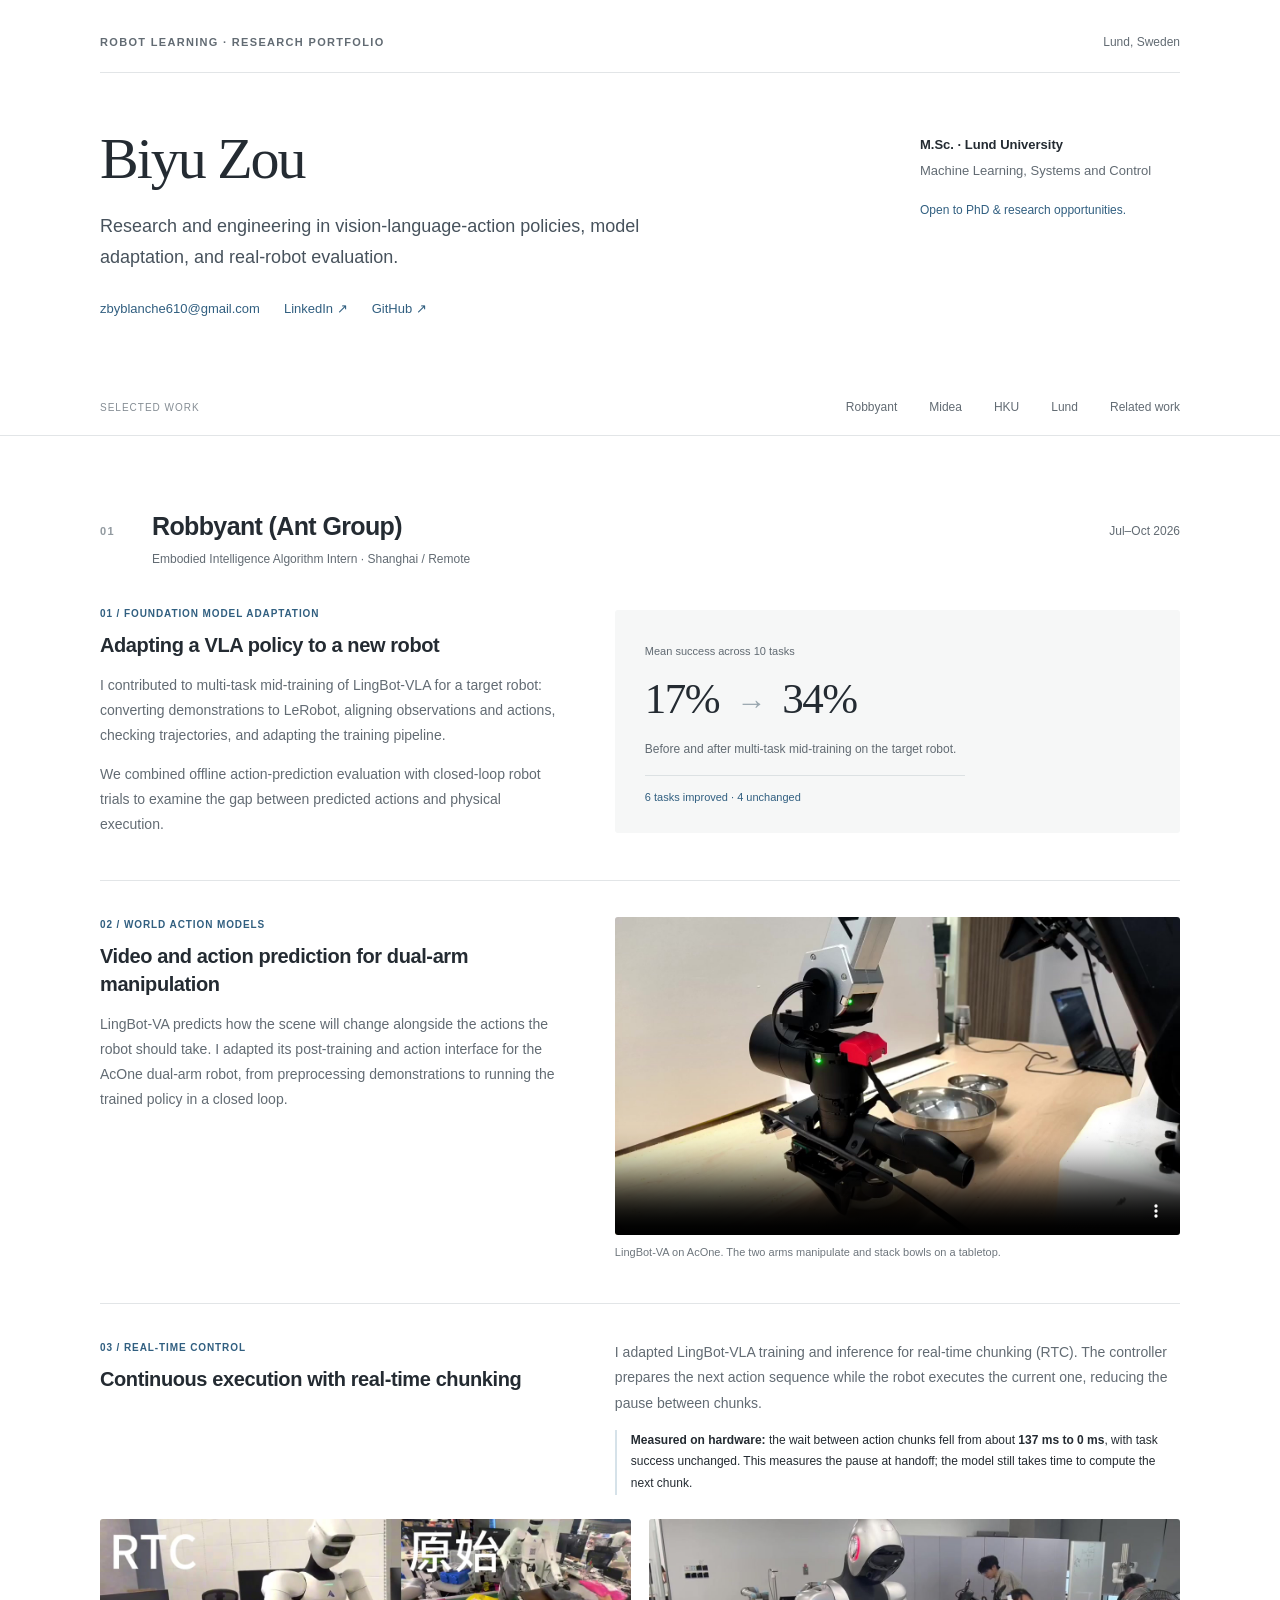
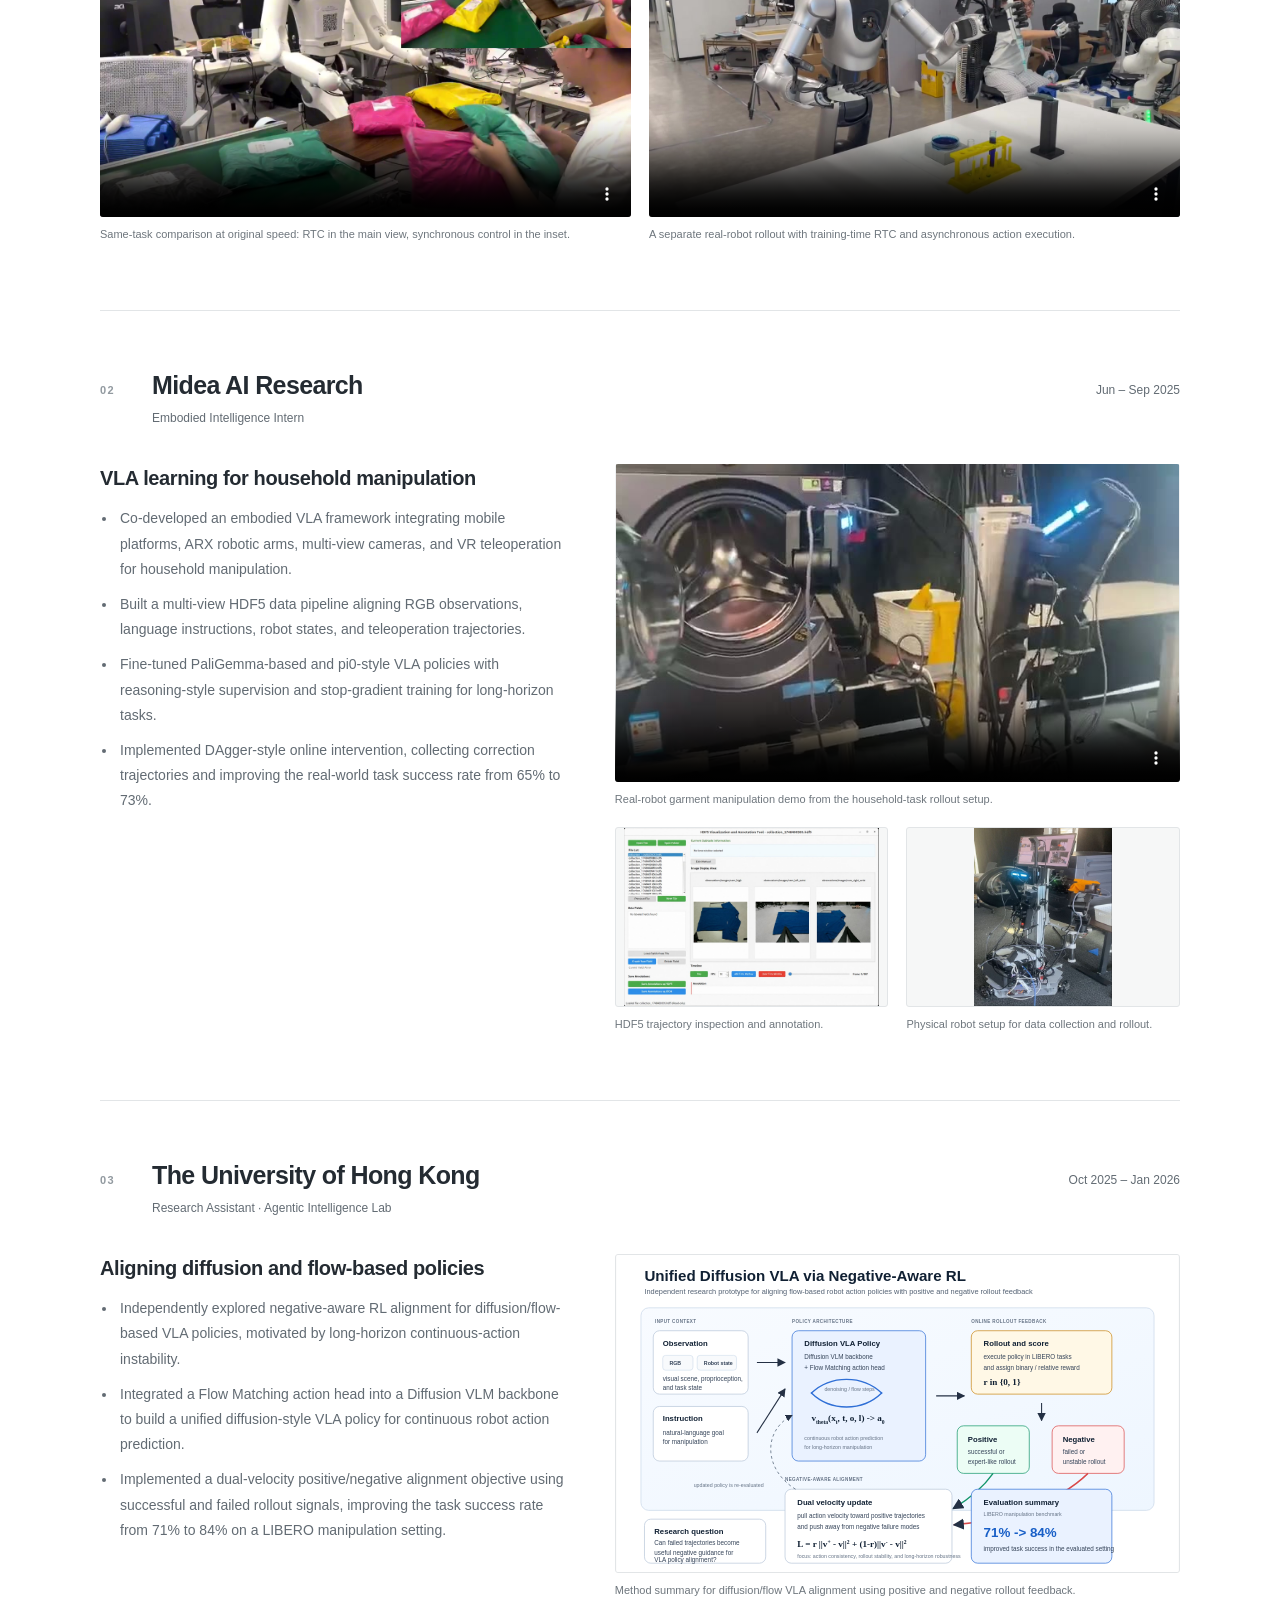
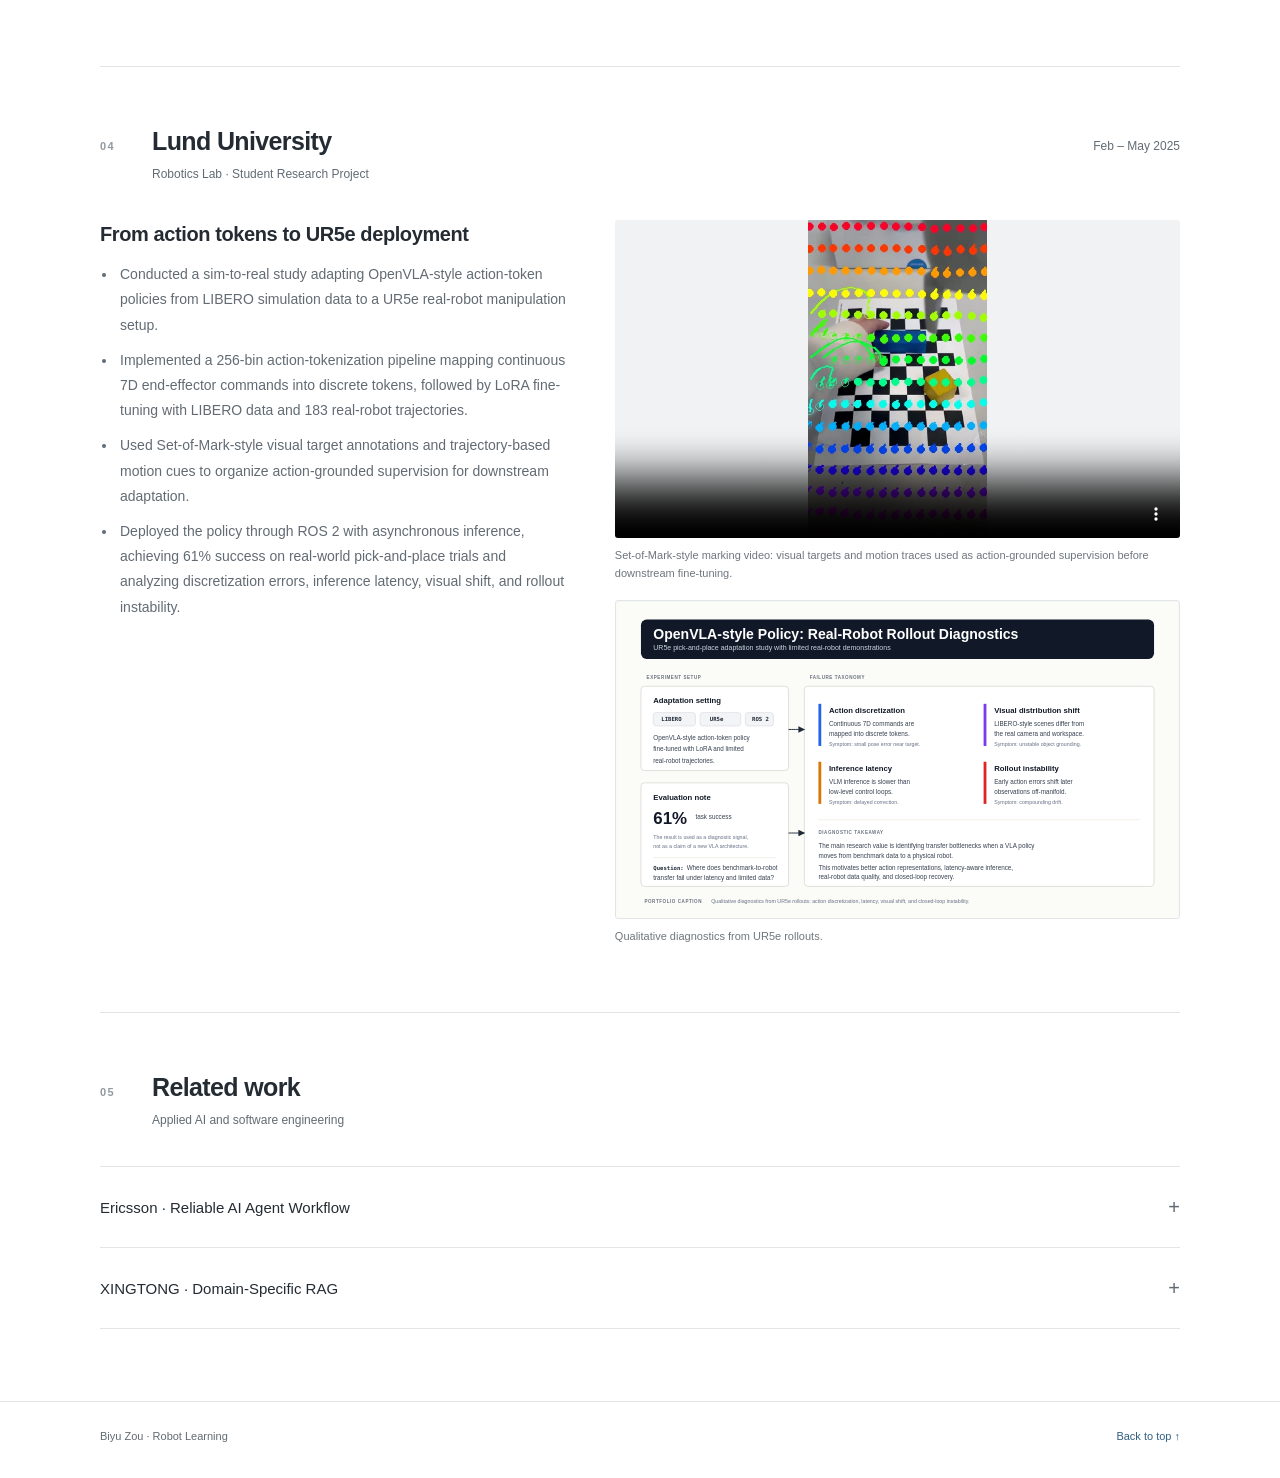
==== commit 469bac81: "Set Robbyant internship end date to October 2026" ====
--- a/index.html
+++ b/index.html
@@ -34,7 +34,7 @@
 </nav>
 <main class="wrap" id="work">
 <section aria-labelledby="robbyant-title" class="research-section" id="robbyant">
-<div class="section-heading"><span class="section-index">01</span><div><h2 id="robbyant-title">Robbyant (Ant Group)</h2><p class="section-role">Embodied Intelligence Algorithm Intern · Shanghai / Remote</p></div><p class="section-date">Jul 2026 – Present</p></div>
+<div class="section-heading"><span class="section-index">01</span><div><h2 id="robbyant-title">Robbyant (Ant Group)</h2><p class="section-role">Embodied Intelligence Algorithm Intern · Shanghai / Remote</p></div><p class="section-date">Jul–Oct 2026</p></div>
 
 <article class="project">
 <div>
